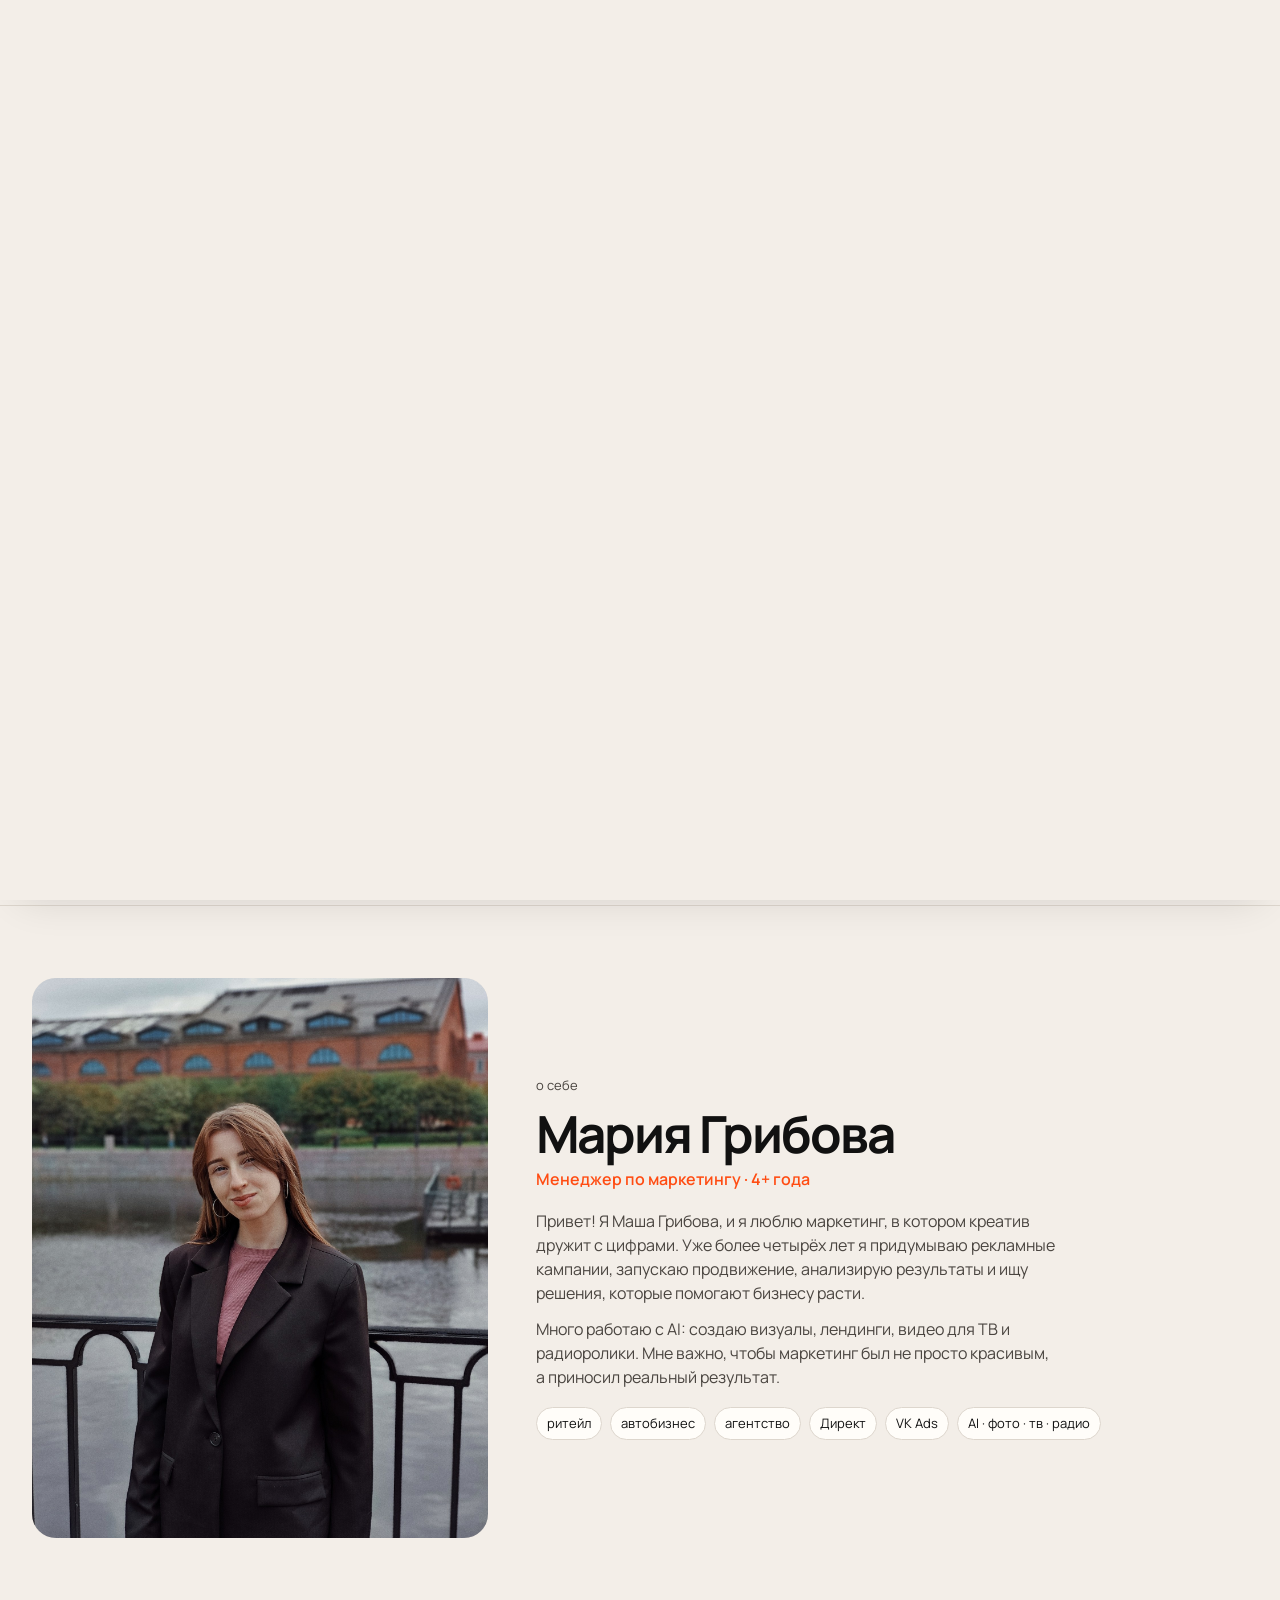
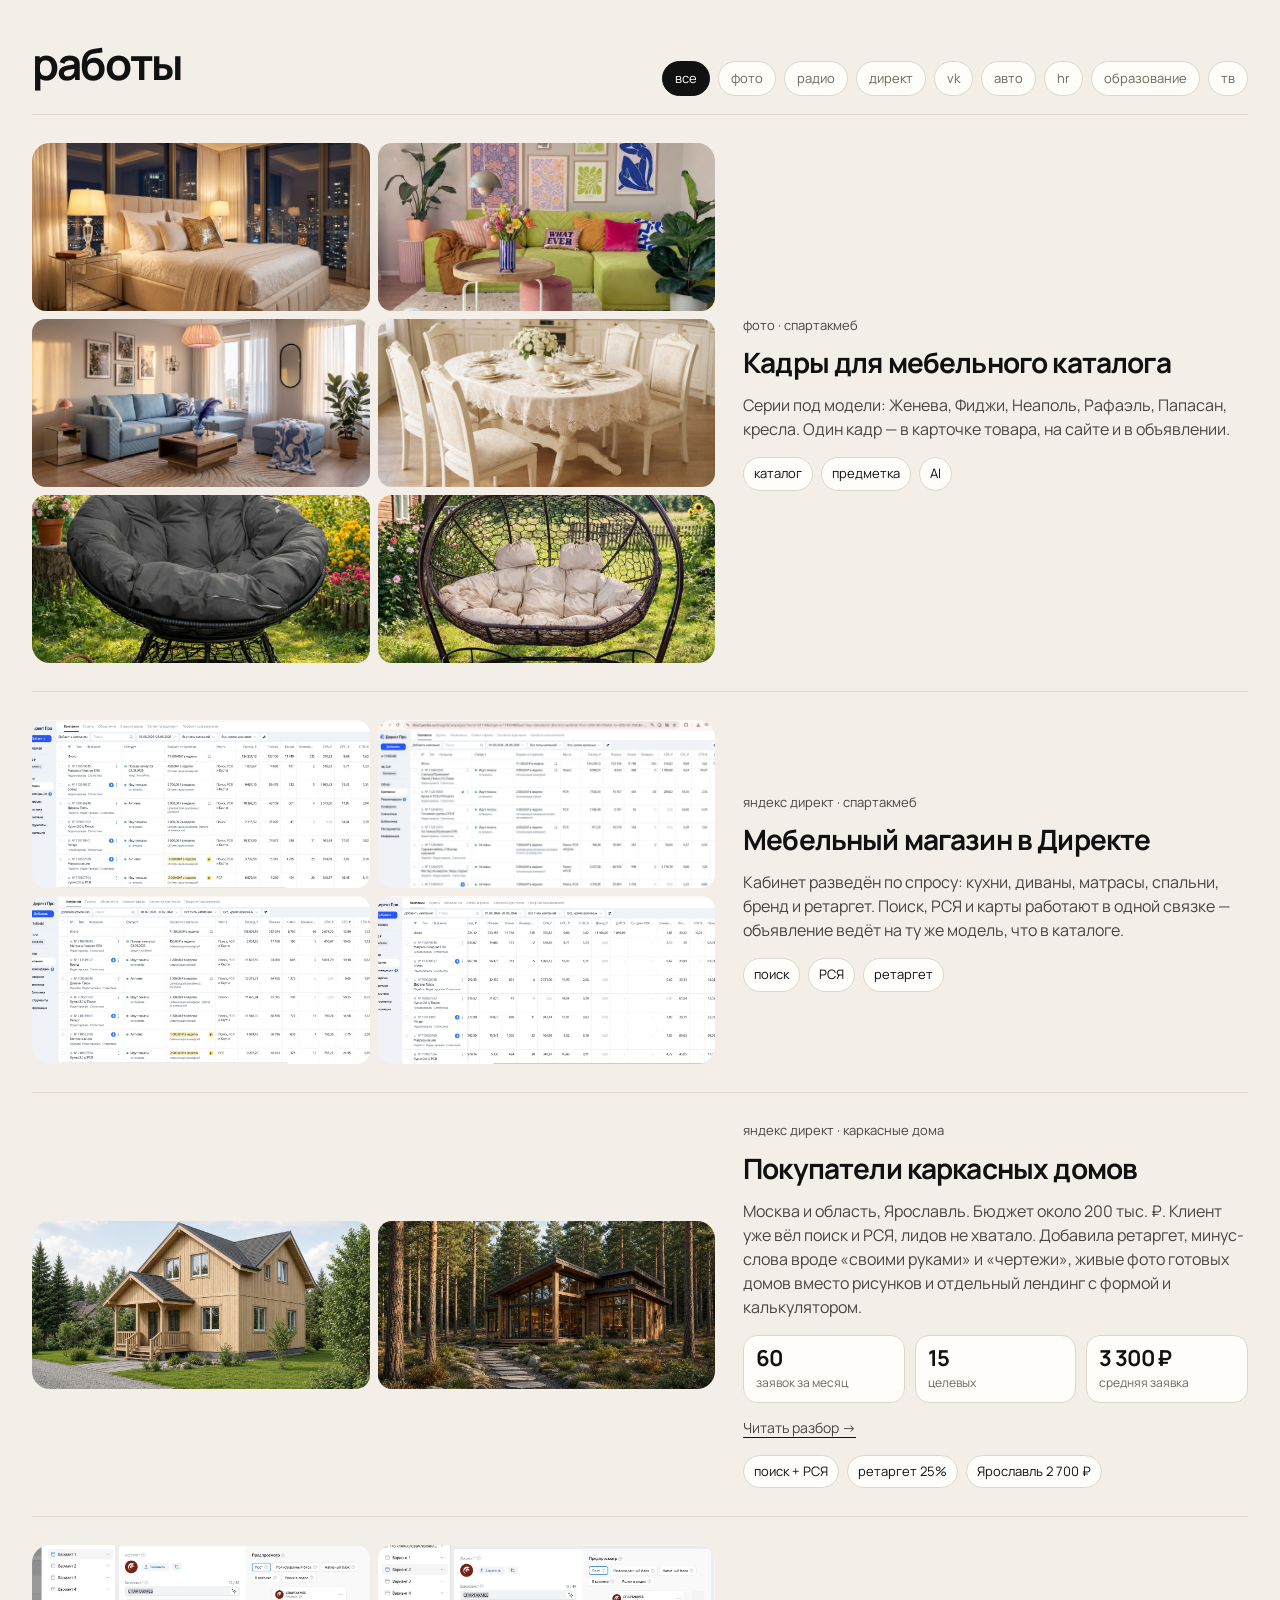
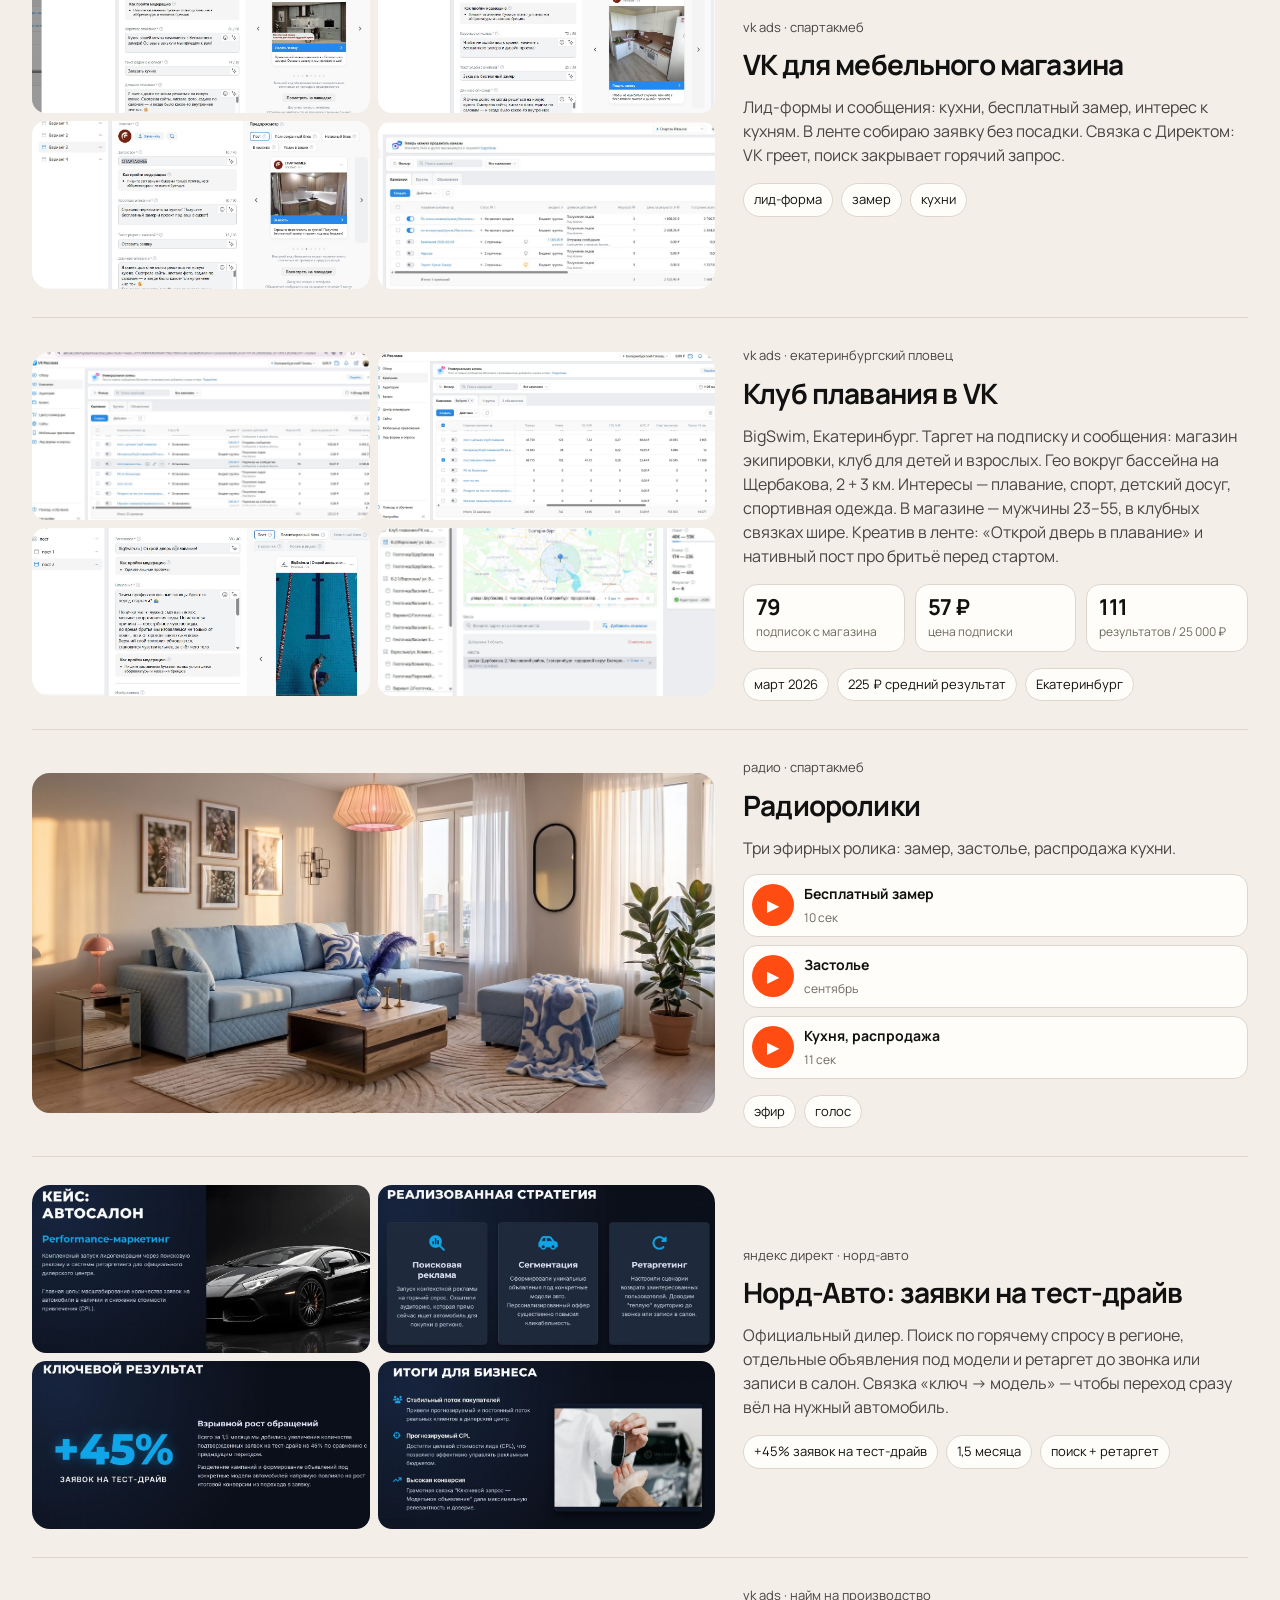
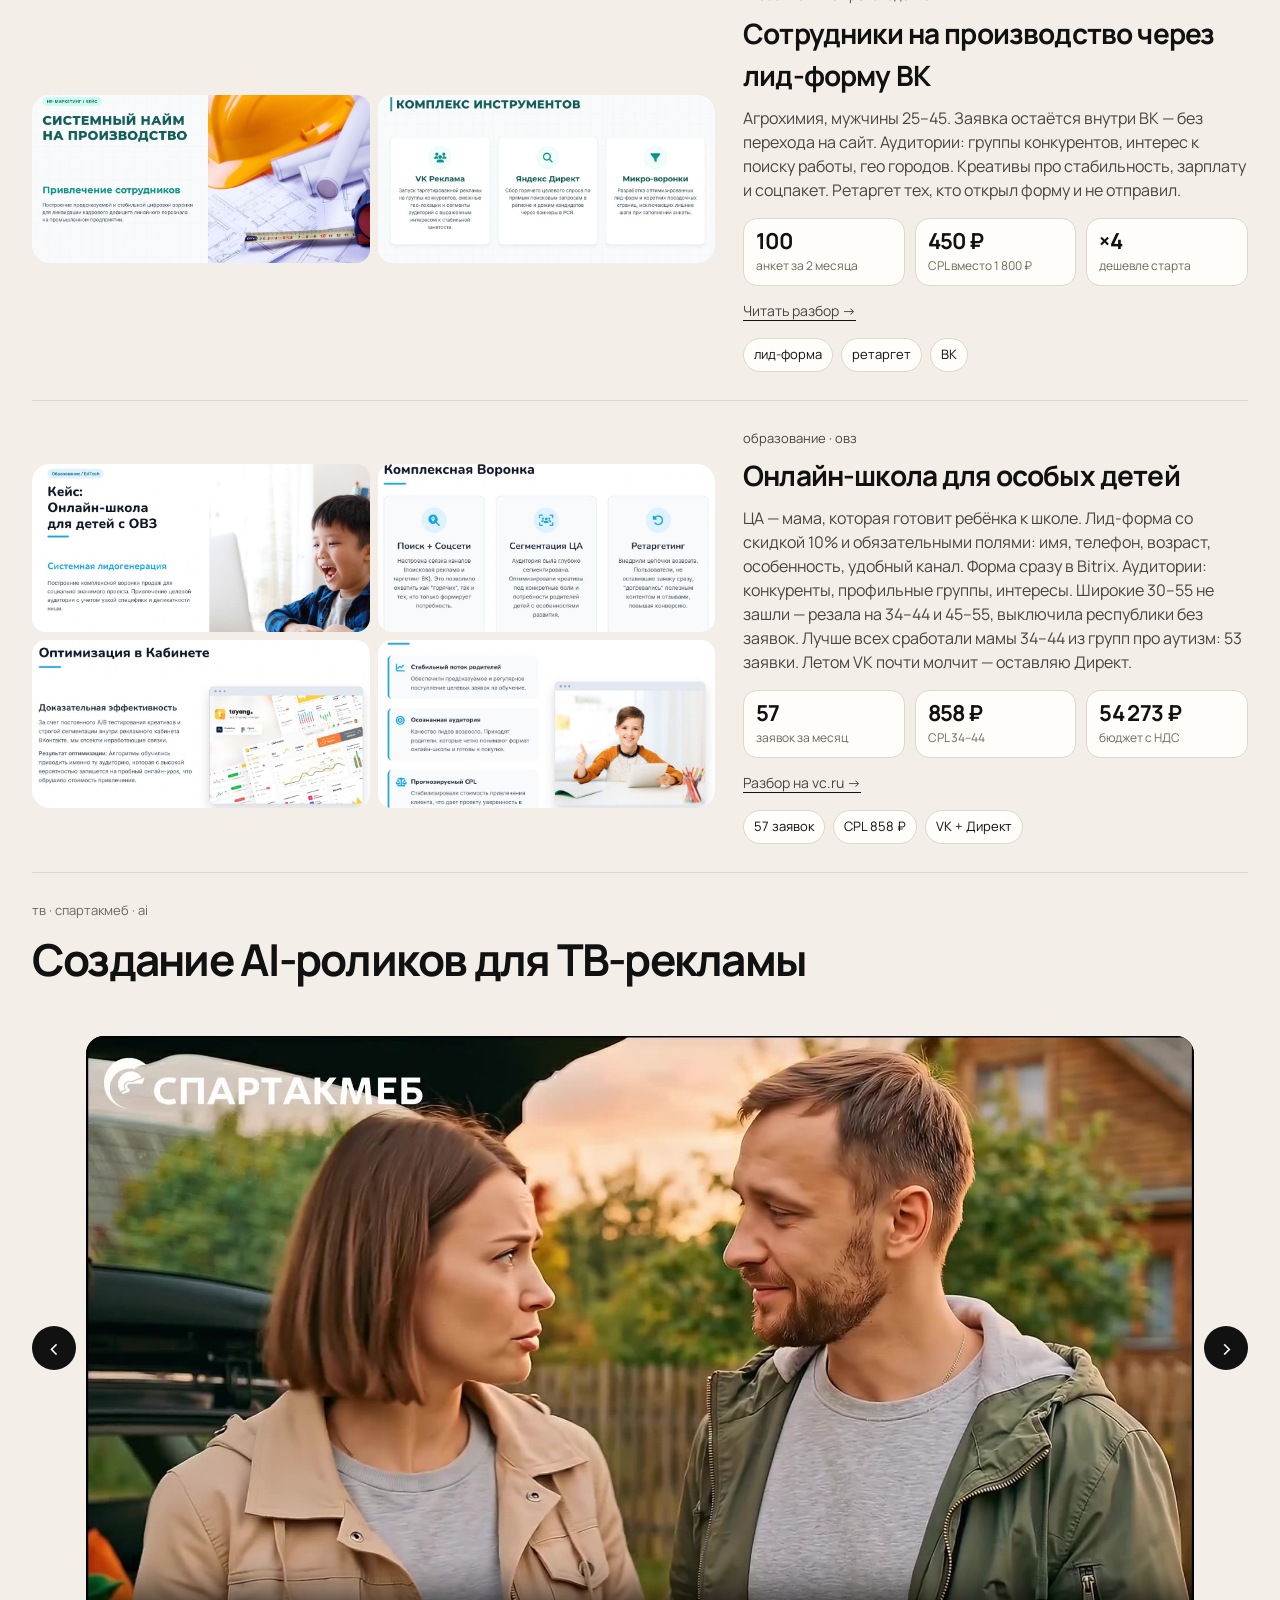
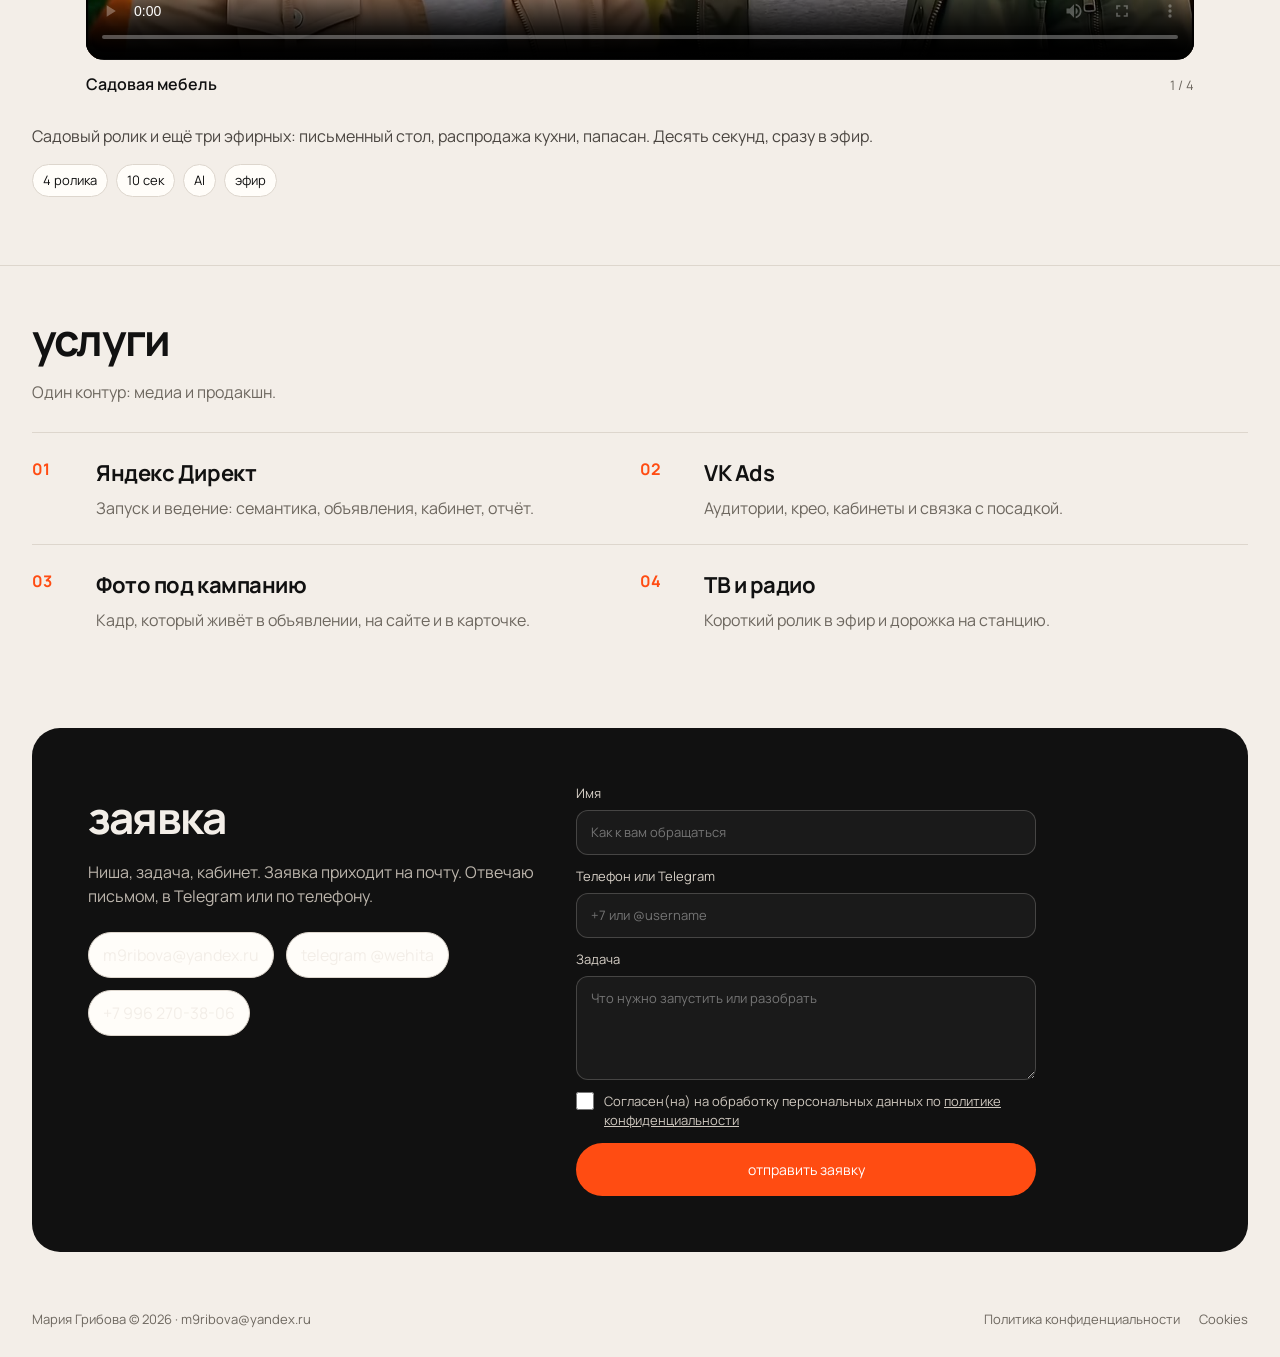
==== index.html @ f9c0c5b0 "сайт" ====
<!DOCTYPE html>
<html lang="ru">
<head>
  <meta charset="UTF-8" />
  <meta name="viewport" content="width=device-width, initial-scale=1" />
  <title>Мария Грибова — менеджер по маркетингу</title>
  <meta name="description" content="Мария Грибова, менеджер по маркетингу. 4+ года в ритейле, автобизнесе и агентстве. Директ, VK, фото, ТВ и радио." />
  <link rel="preconnect" href="https://fonts.googleapis.com" />
  <link rel="preconnect" href="https://fonts.gstatic.com" crossorigin />
  <link href="https://fonts.googleapis.com/css2?family=Manrope:wght@400;500;600;700&display=swap" rel="stylesheet" />
  <link rel="stylesheet" href="css/style.css" />
</head>
<body>
  <div class="loader" id="loader">
    <div class="scene" id="pre-scene">
      <div class="yarn" id="yarn">
        <i class="thread"></i>
        <i class="ball"></i>
      </div>
      <div class="cat cat-black" style="--d:.15s">
        <svg viewBox="0 0 140 90" aria-hidden="true">
          <ellipse class="sh" cx="70" cy="82" rx="34" ry="5"/>
          <g class="body">
            <path class="tail" d="M28 48c-18 4-26-10-18-22"/>
            <ellipse class="torso" cx="68" cy="52" rx="34" ry="18"/>
            <g class="head">
              <path class="ear l" d="M48 28l-8-16 16 8z"/>
              <path class="ear r" d="M78 26l10-16 2 18z"/>
              <ellipse cx="66" cy="30" rx="16" ry="13"/>
              <circle class="eye" cx="61" cy="29" r="1.6"/>
              <circle class="eye" cx="72" cy="29" r="1.6"/>
            </g>
            <g class="leg fl"><path d="M86 58c8 2 16 16 10 22"/></g>
            <g class="leg fr"><path d="M78 60c6 4 10 18 2 22"/></g>
            <g class="leg bl"><path d="M48 60c-4 8-2 20-10 20"/></g>
            <g class="leg br"><path d="M56 62c-2 10 4 18-4 20"/></g>
          </g>
        </svg>
      </div>
      <div class="cat cat-cream" style="--d:.28s">
        <svg viewBox="0 0 140 90" aria-hidden="true">
          <ellipse class="sh" cx="70" cy="82" rx="34" ry="5"/>
          <g class="body">
            <path class="tail" d="M28 48c-18 4-26-10-18-22"/>
            <ellipse class="torso" cx="68" cy="52" rx="34" ry="18"/>
            <g class="head">
              <path class="ear l" d="M48 28l-8-16 16 8z"/>
              <path class="ear r" d="M78 26l10-16 2 18z"/>
              <ellipse cx="66" cy="30" rx="16" ry="13"/>
              <circle class="eye" cx="61" cy="29" r="1.6"/>
              <circle class="eye" cx="72" cy="29" r="1.6"/>
            </g>
            <g class="leg fl"><path d="M86 58c8 2 16 16 10 22"/></g>
            <g class="leg fr"><path d="M78 60c6 4 10 18 2 22"/></g>
            <g class="leg bl"><path d="M48 60c-4 8-2 20-10 20"/></g>
            <g class="leg br"><path d="M56 62c-2 10 4 18-4 20"/></g>
          </g>
        </svg>
      </div>
      <div class="cat cat-ginger" style="--d:.42s">
        <svg viewBox="0 0 140 90" aria-hidden="true">
          <ellipse class="sh" cx="70" cy="82" rx="34" ry="5"/>
          <g class="body">
            <path class="tail" d="M28 48c-18 4-26-10-18-22"/>
            <ellipse class="torso" cx="68" cy="52" rx="34" ry="18"/>
            <g class="head">
              <path class="ear l" d="M48 28l-8-16 16 8z"/>
              <path class="ear r" d="M78 26l10-16 2 18z"/>
              <ellipse cx="66" cy="30" rx="16" ry="13"/>
              <circle class="eye" cx="61" cy="29" r="1.6"/>
              <circle class="eye" cx="72" cy="29" r="1.6"/>
            </g>
            <g class="leg fl"><path d="M86 58c8 2 16 16 10 22"/></g>
            <g class="leg fr"><path d="M78 60c6 4 10 18 2 22"/></g>
            <g class="leg bl"><path d="M48 60c-4 8-2 20-10 20"/></g>
            <g class="leg br"><path d="M56 62c-2 10 4 18-4 20"/></g>
          </g>
        </svg>
      </div>
    </div>
  </div>

  <header class="top">
    <a class="logo" href="#top">Мария<span>.</span></a>
    <button class="menu" type="button" aria-label="Меню" aria-expanded="false">меню</button>
    <nav>
      <a href="#work">работы</a>
      <a href="#about">о себе</a>
      <a href="#services">услуги</a>
      <a href="#contact">контакты</a>
    </nav>
  </header>

  <section class="hero" id="top">
    <div class="hero-top">
      <div class="hero-copy">
        <h1><span class="w1">Маркетинг</span> <i class="dot" id="title-dot"></i> <span class="w2">медиа</span><br><span class="w3">и продакшн</span></h1>
        <p class="lead">Стратегия, performance-маркетинг<br>и AI-продакшн — от идеи до запуска.</p>
        <a class="hero-btn" href="#work">смотреть кейсы <span>↗</span></a>
      </div>
      <aside class="stats">
        <div><b>4+</b><span>лет<br>в маркетинге</span></div>
        <div><b>3</b><span>ниши</span></div>
        <div><b>5</b><span>форматов</span></div>
      </aside>
    </div>
    <div class="hero-art" aria-hidden="true">
      <img class="rib r1" src="img/hero-ribbons.jpg" alt="" />
      
    </div>
  </section>

  <section class="about" id="about">
    <figure class="about-photo">
      <img src="img/maria.jpg" alt="Мария Грибова" />
    </figure>
    <div class="about-copy">
      <p class="who">о себе</p>
      <h2>Мария Грибова</h2>
      <p class="role">Менеджер по маркетингу · 4+ года</p>
      <p>Привет! Я Маша Грибова, и я люблю маркетинг, в котором креатив дружит с цифрами. Уже более четырёх лет я придумываю рекламные кампании, запускаю продвижение, анализирую результаты и ищу решения, которые помогают бизнесу расти.</p>
      <p>Много работаю с AI: создаю визуалы, лендинги, видео для ТВ и радиоролики. Мне важно, чтобы маркетинг был не просто красивым, а приносил реальный результат.</p>
      <div class="pills">
        <span>ритейл</span>
        <span>автобизнес</span>
        <span>агентство</span>
        <span>Директ</span>
        <span>VK Ads</span>
        <span>AI · фото · тв · радио</span>
      </div>
    </div>
  </section>

  <section id="work">
    <div class="sec-head">
      <h2>работы</h2>
      <div class="filters">
        <button class="on" data-filter="all">все</button>
        <button data-filter="photo">фото</button>
        <button data-filter="radio">радио</button>
        <button data-filter="direct">директ</button>
        <button data-filter="vk">vk</button>
        <button data-filter="auto">авто</button>
        <button data-filter="hr">hr</button>
        <button data-filter="edu">образование</button>
        <button data-filter="tv">тв</button>
      </div>
    </div>

    <article class="case" data-type="photo">
      <div class="case-media shots">
        <img src="img/work/foto-zheneva.jpg" alt="Женева" />
        <img src="img/work/foto-fidji.jpg" alt="Фиджи" />
        <img src="img/work/foto-neapol.jpg" alt="Неаполь" />
        <img src="img/work/foto-rafael.jpg" alt="Стол Рафаэль" />
        <img src="img/work/foto-papasan.jpg" alt="Папасан" />
        <img src="img/work/foto-kreslo-apelsin.jpg" alt="Кресло" />
      </div>
      <div class="case-body">
        <p class="who">фото · спартакмеб</p>
        <h3>Кадры для мебельного каталога</h3>
        <p>Серии под модели: Женева, Фиджи, Неаполь, Рафаэль, Папасан, кресла. Один кадр — в карточке товара, на сайте и в объявлении.</p>
        <div class="tags"><span>каталог</span><span>предметка</span><span>AI</span></div>
      </div>
    </article>

    <article class="case" data-type="direct">
      <div class="case-media shots">
        <img src="img/work/direct-mebel-1.jpg" alt="Директ мебель 1" />
        <img src="img/work/direct-mebel-2.jpg" alt="Директ мебель 2" />
        <img src="img/work/direct-mebel-3.jpg" alt="Директ мебель 3" />
        <img src="img/work/direct-mebel-5.jpg" alt="Директ мебель 4" />
      </div>
      <div class="case-body">
        <p class="who">яндекс директ · спартакмеб</p>
        <h3>Мебельный магазин в Директе</h3>
        <p>Кабинет разведён по спросу: кухни, диваны, матрасы, спальни, бренд и ретаргет. Поиск, РСЯ и карты работают в одной связке — объявление ведёт на ту же модель, что в каталоге.</p>
        <div class="tags"><span>поиск</span><span>РСЯ</span><span>ретаргет</span></div>
      </div>
    </article>

    <article class="case" data-type="direct">
      <div class="case-media shots">
        <img src="img/work/house-frame-2.jpg" alt="Каркасный дом" />
        <img src="img/work/house-frame-1.jpg" alt="Каркасный дом в лесу" />
      </div>
      <div class="case-body">
        <p class="who">яндекс директ · каркасные дома</p>
        <h3>Покупатели каркасных домов</h3>
        <p>Москва и область, Ярославль. Бюджет около 200 тыс. ₽. Клиент уже вёл поиск и РСЯ, лидов не хватало. Добавила ретаргет, минус-слова вроде «своими руками» и «чертежи», живые фото готовых домов вместо рисунков и отдельный лендинг с формой и калькулятором.</p>
        <div class="metrics">
          <div><b>60</b><span>заявок за месяц</span></div>
          <div><b>15</b><span>целевых</span></div>
          <div><b>3 300 ₽</b><span>средняя заявка</span></div>
        </div>
        <p class="more"><a href="https://teletype.media/@wehita/SjuGm0M4POg" target="_blank" rel="noopener">Читать разбор →</a></p>
        <div class="tags"><span>поиск + РСЯ</span><span>ретаргет 25%</span><span>Ярославль 2 700 ₽</span></div>
      </div>
    </article>

    <article class="case" data-type="vk">
      <div class="case-media shots">
        <img src="img/work/vk-mebel-2.jpg" alt="VK объявление" />
        <img src="img/work/vk-mebel-3.jpg" alt="VK кабинет" />
        <img src="img/work/vk-mebel-4.jpg" alt="VK превью" />
        <img src="img/work/vk-mebel-1.jpg" alt="VK статистика" />
      </div>
      <div class="case-body">
        <p class="who">vk ads · спартакмеб</p>
        <h3>VK для мебельного магазина</h3>
        <p>Лид-формы и сообщения: кухни, бесплатный замер, интерес к кухням. В ленте собираю заявку без посадки. Связка с Директом: VK греет, поиск закрывает горячий запрос.</p>
        <div class="tags"><span>лид-форма</span><span>замер</span><span>кухни</span></div>
      </div>
    </article>

    <article class="case" data-type="vk">
      <div class="case-media shots">
        <img src="img/work/vk-swim-2.jpg" alt="VK клуб плавания: результаты марта" />
        <img src="img/work/vk-swim-1.jpg" alt="VK клуб плавания: охваты и клики" />
        <img src="img/work/vk-swim-3.jpg" alt="Объявление BigSwim" />
        <img src="img/work/vk-swim-5.jpg" alt="Гео вокруг бассейна" />
      </div>
      <div class="case-body">
        <p class="who">vk ads · екатеринбургский пловец</p>
        <h3>Клуб плавания в VK</h3>
        <p>BigSwim, Екатеринбург. Таргет на подписку и сообщения: магазин экипировки, клуб для детей и взрослых. Гео вокруг бассейна на Щербакова, 2 + 3 км. Интересы — плавание, спорт, детский досуг, спортивная одежда. В магазине — мужчины 23–55, в клубных связках шире. Креатив в ленте: «Открой дверь в плавание» и нативный пост про бритьё перед стартом.</p>
        <div class="metrics">
          <div><b>79</b><span>подписок с магазина</span></div>
          <div><b>57 ₽</b><span>цена подписки</span></div>
          <div><b>111</b><span>результатов / 25 000 ₽</span></div>
        </div>
        <div class="tags"><span>март 2026</span><span>225 ₽ средний результат</span><span>Екатеринбург</span></div>
      </div>
    </article>

    <article class="case" data-type="radio">
      <div class="case-media"><img src="img/work/foto-neapol.jpg" alt="Радио" /></div>
      <div class="case-body">
        <p class="who">радио · спартакмеб</p>
        <h3>Радиоролики</h3>
        <p>Три эфирных ролика: замер, застолье, распродажа кухни.</p>
        <div class="radio-row">
          <div class="radio">
            <button data-audio="a1">▶</button>
            <div><strong>Бесплатный замер</strong><span>10 сек</span></div>
            <audio id="a1" src="audio/radio-zamer.mp3" preload="none"></audio>
          </div>
          <div class="radio">
            <button data-audio="a2">▶</button>
            <div><strong>Застолье</strong><span>сентябрь</span></div>
            <audio id="a2" src="audio/radio-zastolye.mp3" preload="none"></audio>
          </div>
          <div class="radio">
            <button data-audio="a3">▶</button>
            <div><strong>Кухня, распродажа</strong><span>11 сек</span></div>
            <audio id="a3" src="audio/radio-kuhnya.mp3" preload="none"></audio>
          </div>
        </div>
        <div class="tags"><span>эфир</span><span>голос</span></div>
      </div>
    </article>

    <article class="case" data-type="auto">
      <div class="case-media shots">
        <img src="img/work/direct-auto-1.jpg" alt="Автосалон обложка" />
        <img src="img/work/direct-auto-2.jpg" alt="Автосалон 2" />
        <img src="img/work/direct-auto-3.jpg" alt="Автосалон 3" />
        <img src="img/work/direct-auto-4.jpg" alt="Автосалон 4" />
      </div>
      <div class="case-body">
        <p class="who">яндекс директ · норд-авто</p>
        <h3>Норд-Авто: заявки на тест-драйв</h3>
        <p>Официальный дилер. Поиск по горячему спросу в регионе, отдельные объявления под модели и ретаргет до звонка или записи в салон. Связка «ключ → модель» — чтобы переход сразу вёл на нужный автомобиль.</p>
        <div class="tags"><span>+45% заявок на тест-драйв</span><span>1,5 месяца</span><span>поиск + ретаргет</span></div>
      </div>
    </article>

    <article class="case" data-type="hr">
      <div class="case-media shots">
        <img src="img/work/direct-hr-1.jpg" alt="Найм ВК слайд" />
        <img src="img/work/direct-hr-2.jpg" alt="Найм ВК слайд 2" />
      </div>
      <div class="case-body">
        <p class="who">vk ads · найм на производство</p>
        <h3>Сотрудники на производство через лид-форму ВК</h3>
        <p>Агрохимия, мужчины 25–45. Заявка остаётся внутри ВК — без перехода на сайт. Аудитории: группы конкурентов, интерес к поиску работы, гео городов. Креативы про стабильность, зарплату и соцпакет. Ретаргет тех, кто открыл форму и не отправил.</p>
        <div class="metrics">
          <div><b>100</b><span>анкет за 2 месяца</span></div>
          <div><b>450 ₽</b><span>CPL вместо 1 800 ₽</span></div>
          <div><b>×4</b><span>дешевле старта</span></div>
        </div>
        <p class="more"><a href="https://teletype.media/@wehita/szjAiJ_iT_b" target="_blank" rel="noopener">Читать разбор →</a></p>
        <div class="tags"><span>лид-форма</span><span>ретаргет</span><span>ВК</span></div>
      </div>
    </article>

    <article class="case" data-type="edu">
      <div class="case-media shots">
        <img src="img/work/direct-edu-1.jpg" alt="Онлайн-школа обложка" />
        <img src="img/work/direct-edu-2.jpg" alt="Онлайн-школа 2" />
        <img src="img/work/direct-edu-3.jpg" alt="Онлайн-школа 3" />
        <img src="img/work/direct-edu-5.jpg" alt="Онлайн-школа 4" />
      </div>
      <div class="case-body">
        <p class="who">образование · овз</p>
        <h3>Онлайн-школа для особых детей</h3>
        <p>ЦА — мама, которая готовит ребёнка к школе. Лид-форма со скидкой 10% и обязательными полями: имя, телефон, возраст, особенность, удобный канал. Форма сразу в Bitrix. Аудитории: конкуренты, профильные группы, интересы. Широкие 30–55 не зашли — резала на 34–44 и 45–55, выключила республики без заявок. Лучше всех сработали мамы 34–44 из групп про аутизм: 53 заявки. Летом VK почти молчит — оставляю Директ.</p>
        <div class="metrics">
          <div><b>57</b><span>заявок за месяц</span></div>
          <div><b>858 ₽</b><span>CPL 34–44</span></div>
          <div><b>54 273 ₽</b><span>бюджет с НДС</span></div>
        </div>
        <p class="more"><a href="https://vc.ru/marketing/2148652-kak-onlajn-shkola-dlya-osobykh-detej-privlekla-57-zayavok-za-mesyac" target="_blank" rel="noopener">Разбор на vc.ru →</a></p>
        <div class="tags"><span>57 заявок</span><span>CPL 858 ₽</span><span>VK + Директ</span></div>
      </div>
    </article>

    <article class="case tv-case" data-type="tv">
      <div class="tv-intro">
        <p class="who">тв · спартакмеб · ai</p>
        <h3>Создание AI-роликов для ТВ-рекламы</h3>
      </div>
      <div class="slider" data-carousel>
        <div class="slider-stage">
          <button class="carousel-prev" type="button" aria-label="Предыдущий ролик">‹</button>
          <div class="slider-frame">
            <figure class="slide is-on">
              <video controls preload="metadata" playsinline poster="img/work/tv-poster-dacha.jpg" src="video/tv-dacha.mp4"></video>
            </figure>
            <figure class="slide">
              <video controls preload="none" playsinline poster="img/work/tv-poster-stol.jpg" src="video/tv-stol.mp4"></video>
            </figure>
            <figure class="slide">
              <video controls preload="none" playsinline poster="img/work/tv-poster-kuhnya.jpg" src="video/tv-kuhnya.mp4"></video>
            </figure>
            <figure class="slide">
              <video controls preload="none" playsinline poster="img/work/tv-poster-pogoda.jpg" src="video/tv-pogoda.mp4"></video>
            </figure>
          </div>
          <button class="carousel-next" type="button" aria-label="Следующий ролик">›</button>
        </div>
        <div class="slider-bar">
          <p class="slider-title" data-slider-title>Садовая мебель</p>
          <p class="slider-count" data-slider-count>1 / 4</p>
        </div>
      </div>
      <div class="case-body">
        <p>Садовый ролик и ещё три эфирных: письменный стол, распродажа кухни, папасан. Десять секунд, сразу в эфир.</p>
        <div class="tags"><span>4 ролика</span><span>10 сек</span><span>AI</span><span>эфир</span></div>
      </div>
    </article>
  </section>

  <section class="services" id="services">
    <h2>услуги</h2>
    <p class="sub">Один контур: медиа и продакшн.</p>
    <ol>
      <li>
        <span>01</span>
        <div>
          <h3>Яндекс Директ</h3>
          <p>Запуск и ведение: семантика, объявления, кабинет, отчёт.</p>
        </div>
      </li>
      <li>
        <span>02</span>
        <div>
          <h3>VK Ads</h3>
          <p>Аудитории, крео, кабинеты и связка с посадкой.</p>
        </div>
      </li>
      <li>
        <span>03</span>
        <div>
          <h3>Фото под кампанию</h3>
          <p>Кадр, который живёт в объявлении, на сайте и в карточке.</p>
        </div>
      </li>
      <li>
        <span>04</span>
        <div>
          <h3>ТВ и радио</h3>
          <p>Короткий ролик в эфир и дорожка на станцию.</p>
        </div>
      </li>
    </ol>
  </section>

  <section class="contact" id="contact">
    <div class="contact-grid">
      <div>
        <h2>заявка</h2>
        <p>Ниша, задача, кабинет. Заявка приходит на почту. Отвечаю письмом, в Telegram или по телефону.</p>
        <div class="row">
          <a class="ghost" href="mailto:m9ribova@yandex.ru">m9ribova@yandex.ru</a>
          <a class="ghost" href="https://t.me/wehita" target="_blank" rel="noopener">telegram @wehita</a>
          <a class="ghost" href="tel:+79962703806">+7 996 270-38-06</a>
        </div>
      </div>
      <form class="lead" id="lead-form" novalidate>
        <label>Имя<input type="text" name="name" required placeholder="Как к вам обращаться" /></label>
        <label>Телефон или Telegram<input type="text" name="contact" required placeholder="+7 или @username" /></label>
        <label>Задача<textarea name="task" rows="4" required placeholder="Что нужно запустить или разобрать"></textarea></label>
        <label class="check">
          <input type="checkbox" name="agree" required />
          <span>Согласен(на) на обработку персональных данных по <a href="politika.html">политике конфиденциальности</a></span>
        </label>
        <button class="cta" type="submit">отправить заявку</button>
        <p class="form-note" id="form-note" hidden></p>
      </form>
    </div>
  </section>

  <footer>
    <span>Мария Грибова © 2026 · <a href="mailto:m9ribova@yandex.ru">m9ribova@yandex.ru</a></span>
    <span class="legal">
      <a href="politika.html">Политика конфиденциальности</a>
      <a href="cookies.html">Cookies</a>
    </span>
  </footer>

  <div class="cookie" id="cookie" hidden>
    <p>Сайт использует cookies и похожие технологии, чтобы запомнить согласие и корректно открывать страницу. Подробнее — в <a href="cookies.html">политике cookies</a> и <a href="politika.html">политике конфиденциальности</a>.</p>
    <div>
      <button type="button" id="cookie-off">только необходимые</button>
      <button type="button" class="cta" id="cookie-on">принять</button>
    </div>
  </div>
  <div class="lightbox" id="lightbox" hidden>
    <button class="lb-close" type="button" aria-label="Закрыть">×</button>
    <button class="lb-prev" type="button" aria-label="Назад">‹</button>
    <figure>
      <img alt="" />
      <p></p>
    </figure>
    <button class="lb-next" type="button" aria-label="Вперёд">›</button>
  </div>
  <script src="js/main.js"></script>
</body>
</html>
---- css/style.css ----
:root {
  --paper: #f3eee8;
  --ink: #111111;
  --mute: #6d675f;
  --line: #ddd6cd;
  --orange: #ff4c12;
  --white: #fffdf9;
}

* { box-sizing: border-box; margin: 0; padding: 0; }
html { scroll-behavior: smooth; }
body {
  background: var(--paper);
  color: var(--ink);
  font-family: "Manrope", sans-serif;
  font-size: 16px;
  line-height: 1.5;
}
img, video { display: block; width: 100%; }
a { color: inherit; text-decoration: none; }
button { font: inherit; color: inherit; background: 0; border: 0; cursor: pointer; }

.top {
  display: flex;
  align-items: center;
  justify-content: space-between;
  padding: 22px 32px;
  position: sticky;
  top: 0;
  z-index: 20;
  background: rgba(243,238,232,.92);
  backdrop-filter: blur(16px);
}
.logo {
  font-weight: 700;
  font-size: 22px;
  letter-spacing: -.03em;
}
.logo span { color: var(--orange); }
.top nav { display: flex; gap: 22px; font-size: 14px; }
.top nav a { color: #3a3a3a; }
.menu {
  display: none;
  border: 1px solid var(--line);
  border-radius: 999px;
  padding: 8px 14px;
  font-size: 13px;
  background: var(--white);
}

.hero {
  position: relative;
  padding: 28px 56px 0;
  min-height: calc(100svh - 72px);
  overflow: hidden;
  display: flex;
  flex-direction: column;
}
.hero-top {
  position: relative;
  z-index: 2;
  display: grid;
  grid-template-columns: 1fr auto;
  gap: 24px;
  align-items: start;
}
.hero h1 {
  font-size: clamp(42px, 6.6vw, 88px);
  font-weight: 700;
  letter-spacing: -.05em;
  line-height: .94;
  max-width: 13ch;
}
.hero h1 .dot {
  display: inline-block;
  width: .58em; height: .58em;
  border-radius: 50%;
  background: var(--orange);
  vertical-align: .08em;
  margin: 0 .1em;
}
.hero .lead {
  margin-top: 22px;
  max-width: 28ch;
  color: #5c564e;
  font-size: clamp(16px, 1.5vw, 20px);
  line-height: 1.45;
}
.hero-btn {
  display: inline-flex;
  align-items: center;
  gap: 8px;
  margin-top: 28px;
  padding: 12px 20px;
  border: 1px solid #d7d0c6;
  border-radius: 999px;
  font-size: 14px;
  color: #2a2a2a;
  background: rgba(255,253,249,.55);
  backdrop-filter: blur(8px);
}
.hero-btn:hover { border-color: var(--ink); }
.stats {
  display: grid;
  gap: 28px;
  padding-top: 8px;
  text-align: right;
}
.stats div { display: grid; justify-items: end; gap: 2px; }
.stats b { font-size: 34px; letter-spacing: -.04em; line-height: 1; }
.stats span { color: var(--mute); font-size: 13px; line-height: 1.3; }

.hero-art {
  position: absolute;
  inset: 0;
  z-index: 1;
  pointer-events: none;
}
.hero-art .rib {
  position: absolute;
  inset: 0;
  width: 100%;
  height: 100%;
  object-fit: cover;
  object-position: 58% 62%;
}
.hero-art .r1 { animation: rib-breathe 7s ease-in-out infinite; }
.hero-art .orb {
  position: absolute;
  width: min(8.2vw, 86px);
  height: min(8.2vw, 86px);
  border-radius: 50%;
  background: radial-gradient(circle at 32% 28%, #ffc4a4, #ff4c12 54%, #c4370c);
  box-shadow: 8px 16px 28px rgba(196, 55, 12, .22);
  z-index: 2;
  animation: orb-roll 7s ease-in-out infinite;
}
@keyframes rib-breathe {
  0%, 28% { transform: translate3d(0, 0, 0) scale(1.04); }
  40%, 72% { transform: translate3d(-1.2%, -0.6%, 0) scale(1.06); }
  100% { transform: translate3d(0, 0, 0) scale(1.04); }
}
@keyframes orb-roll {
  0%, 28% { right: 12%; top: 32%; }
  42%, 71% { right: 40%; top: 26%; }
  100% { right: 12%; top: 32%; }
}
.float {
  position: relative;
  flex: 1;
  min-height: 280px;
  margin: 20px 8% 10px;
}
.float figure {
  position: absolute;
  background: var(--white);
  padding: 6px;
  border-radius: 14px;
  box-shadow: 0 10px 30px rgba(17,17,17,.08);
  will-change: transform;
  transition: transform .25s ease-out;
  animation: drift 7s ease-in-out infinite;
}
.f1 { animation-duration: 8s; }
.f2 { animation-duration: 6.4s; animation-delay: -.8s; }
.f3 { animation-duration: 7.6s; animation-delay: -1.6s; }
.f4 { animation-duration: 9s; animation-delay: -2.2s; }
@keyframes drift {
  0%, 100% { translate: 0 0; }
  50% { translate: 0 -14px; }
}
.hero h1, .stats, .hero-foot {
  animation: rise .9s ease both;
}
.stats { animation-delay: .15s; }
.hero-foot { animation-delay: .28s; }
@keyframes rise {
  from { opacity: 0; transform: translateY(18px); }
  to { opacity: 1; transform: none; }
}
.reveal {
  opacity: 0;
  transition: opacity .75s ease, transform .75s ease;
}
.reveal.from-down { transform: translateY(36px); }
.reveal.from-up { transform: translateY(-36px); }
.reveal.in {
  opacity: 1;
  transform: none;
}
body.is-loading { overflow: hidden; }
body.is-loading .top { opacity: 0; pointer-events: none; }
.case {
  transition: transform .35s ease, opacity .35s ease;
}
.case:hover .case-media img,
.case:hover .case-media video {
  transform: scale(1.04);
}
.case-media img, .case-media video {
  transition: transform .6s ease;
}
.float img { border-radius: 10px; height: 140px; object-fit: cover; }
.float figcaption {
  font-size: 11px;
  color: var(--mute);
  padding: 6px 4px 2px;
}
.f1 { left: 8%; top: 8%; width: 180px; transform: rotate(-6deg); }
.f2 { left: 38%; top: 0; width: 150px; border-radius: 50%; padding: 8px; }
.f2 img { border-radius: 50%; height: 134px; width: 134px; }
.f3 { left: 58%; top: 28%; width: 210px; transform: rotate(4deg); }
.f4 { left: 28%; top: 48%; width: 160px; transform: rotate(-2deg); }

.hero-foot {
  display: grid;
  grid-template-columns: .8fr 1.2fr auto;
  gap: 28px;
  align-items: end;
  padding-top: 20px;
  border-top: 1px solid var(--line);
}
.contacts-col a { display: inline-block; border-bottom: 1px solid var(--ink); }
.contacts-col p { margin-top: 16px; color: var(--mute); font-size: 14px; }
.lead { color: #3f3b36; max-width: 46ch; }
.cta {
  display: inline-flex;
  align-items: center;
  justify-content: center;
  background: var(--ink);
  color: #fff;
  padding: 16px 22px;
  border-radius: 999px;
  font-size: 14px;
  white-space: nowrap;
}
.cta:hover { background: var(--orange); }

.about {
  padding: 72px 32px;
  display: grid;
  grid-template-columns: .78fr 1.22fr;
  gap: 48px;
  align-items: center;
  border-top: 1px solid var(--line);
}
.about-photo {
  margin: 0;
  border-radius: 24px;
  overflow: hidden;
  background: #e8e2da;
}
.about-photo img {
  height: 560px;
  object-fit: cover;
  object-position: 50% 18%;
}
.about-copy h2 {
  font-size: clamp(32px, 4vw, 52px);
  letter-spacing: -.04em;
  line-height: 1.05;
  margin-bottom: 6px;
}
.about-copy .role {
  color: var(--orange);
  margin-bottom: 18px;
  font-weight: 600;
}
.about-copy p { color: #4a4540; margin-bottom: 12px; max-width: 52ch; }
.pills { display: flex; flex-wrap: wrap; gap: 8px; margin-top: 18px; }
.pills span {
  border: 1px solid var(--line);
  background: var(--white);
  border-radius: 999px;
  padding: 6px 10px;
  font-size: 13px;
}

#work { padding: 20px 32px 40px; }
.sec-head {
  display: flex;
  justify-content: space-between;
  align-items: end;
  gap: 16px;
  margin-bottom: 18px;
}
.sec-head h2, .services h2, .contact h2 {
  font-size: clamp(28px, 4vw, 44px);
  letter-spacing: -.04em;
}
.filters { display: flex; gap: 8px; flex-wrap: wrap; }
.filters button {
  border: 1px solid var(--line);
  background: var(--white);
  padding: 7px 12px;
  border-radius: 999px;
  font-size: 13px;
  color: var(--mute);
}
.filters button.on { background: var(--ink); color: #fff; border-color: var(--ink); }

.case {
  display: grid;
  grid-template-columns: 1.15fr .85fr;
  gap: 28px;
  padding: 28px 0;
  border-top: 1px solid var(--line);
  align-items: center;
}
.case-media {
  background: #e8e2da;
  border-radius: 18px;
  overflow: hidden;
}
.case-media img, .case-media video { height: 340px; object-fit: cover; }
.case-media.pair, .case-media.shots {
  display: grid; grid-template-columns: 1fr 1fr; gap: 8px; background: transparent;
}
.case-media.pair img, .case-media.shots img { height: 168px; border-radius: 14px; }
.tv-grid {
  display: grid;
  grid-template-columns: 1fr 1fr;
  gap: 8px;
  background: transparent;
}
.tv-grid video {
  width: 100%;
  height: 168px;
  object-fit: cover;
  border-radius: 14px;
  background: #111;
}
.tv-list {
  display: grid;
  gap: 6px;
  margin-top: 14px;
  color: #4a4540;
  font-size: 14px;
}
.tv-list span::before { content: "▶ "; color: var(--orange); }
.who { color: var(--mute); font-size: 13px; margin-bottom: 6px; text-transform: lowercase; }
.case-body h3 { font-size: 28px; letter-spacing: -.03em; margin-bottom: 10px; }
.case-body p { color: #4a4540; }
.metrics {
  display: grid;
  grid-template-columns: repeat(3, minmax(0, 1fr));
  gap: 10px;
  margin: 16px 0 4px;
}
.metrics div {
  background: var(--white);
  border: 1px solid var(--line);
  border-radius: 14px;
  padding: 10px 12px;
}
.metrics b {
  display: block;
  font-size: 22px;
  letter-spacing: -.03em;
  line-height: 1.1;
}
.metrics span {
  display: block;
  color: var(--mute);
  font-size: 12px;
  margin-top: 4px;
}
.more { margin-top: 12px; }
.more a {
  border-bottom: 1px solid var(--ink);
  font-size: 14px;
}
.more a:hover { color: var(--orange); border-color: var(--orange); }
.tags { display: flex; flex-wrap: wrap; gap: 8px; margin-top: 16px; }
.tags span {
  background: var(--white);
  border: 1px solid var(--line);
  border-radius: 999px;
  padding: 6px 10px;
  font-size: 13px;
}

.slot-box { position: relative; }
.wait {
  position: absolute; inset: 0;
  display: grid; place-items: center;
  background: rgba(17,17,17,.4);
  color: #fff;
  text-align: center;
  letter-spacing: .08em;
  text-transform: uppercase;
  font-size: 12px;
}
.wait small { display: block; margin-top: 6px; opacity: .75; }

.radio-row { display: grid; gap: 8px; margin: 14px 0; }
.radio {
  display: grid;
  grid-template-columns: 42px 1fr;
  gap: 10px;
  align-items: center;
  background: var(--white);
  border: 1px solid var(--line);
  border-radius: 14px;
  padding: 8px;
}
.radio button {
  width: 42px; height: 42px; border-radius: 50%;
  background: var(--orange); color: #fff;
}
.radio strong { display: block; font-size: 14px; }
.radio span { color: var(--mute); font-size: 12px; }

.services { padding: 40px 32px 72px; border-top: 1px solid var(--line); }
.services .sub { color: var(--mute); margin: 8px 0 28px; }
.services ol { list-style: none; display: grid; grid-template-columns: 1fr 1fr; gap: 0; }
.services li {
  display: grid;
  grid-template-columns: 48px 1fr;
  gap: 16px;
  padding: 24px 24px 24px 0;
  border-top: 1px solid var(--line);
}
.services li span { color: var(--orange); font-weight: 700; }
.services h3 { font-size: 22px; margin-bottom: 6px; letter-spacing: -.02em; }
.services p { color: var(--mute); }

.contact {
  margin: 0 32px 40px;
  padding: 56px;
  background: var(--ink);
  color: var(--paper);
  border-radius: 28px;
}
.contact-grid {
  display: grid;
  grid-template-columns: .8fr 1.1fr;
  gap: 40px;
  align-items: start;
}
.contact p { color: #bdb6ad; margin: 10px 0 24px; }
.contact .row { display: flex; gap: 12px; flex-wrap: wrap; }
.contact .cta { background: var(--orange); border: 0; }
.ghost {
  display: inline-flex;
  align-items: center;
  border: 1px solid rgba(243,238,232,.28);
  padding: 16px 22px;
  border-radius: 999px;
}
.lead { display: grid; gap: 12px; }
.lead label { display: grid; gap: 6px; font-size: 13px; color: #d8d1c8; }
.lead input, .lead textarea {
  width: 100%;
  border: 1px solid rgba(243,238,232,.2);
  background: rgba(255,255,255,.04);
  color: var(--paper);
  border-radius: 12px;
  padding: 12px 14px;
  font: inherit;
}
.lead .check {
  grid-template-columns: 18px 1fr;
  gap: 10px;
  align-items: start;
  color: #cfc8bf;
  font-size: 13px;
}
.lead .check input { width: 18px; height: 18px; accent-color: var(--orange); }
.lead .check a { text-decoration: underline; }
.form-note { margin: 0 !important; color: #9be3a8 !important; }
.legal a { margin-left: 16px; }
.legal-page { max-width: 760px; padding: 48px 32px 80px; }
.legal-page h1 {
  font-size: clamp(32px, 5vw, 52px);
  letter-spacing: -.04em;
  line-height: 1.05;
  margin: 8px 0 16px;
}
.legal-page h2 { margin: 28px 0 10px; font-size: 22px; }
.legal-page p, .legal-page li { color: #4a4540; margin-bottom: 8px; }
.legal-page ul { padding-left: 20px; margin-bottom: 12px; }
.legal-page a { text-decoration: underline; }
.cookie {
  position: fixed;
  left: 16px; right: 16px; bottom: 16px;
  z-index: 50;
  display: flex;
  justify-content: space-between;
  gap: 16px;
  align-items: center;
  flex-wrap: wrap;
  background: var(--white);
  border: 1px solid var(--line);
  border-radius: 20px;
  padding: 16px 18px;
  box-shadow: 0 16px 40px rgba(17,17,17,.12);
}
.cookie p { max-width: 62ch; color: #4a4540; font-size: 14px; }
.cookie a { text-decoration: underline; }
.cookie div { display: flex; gap: 8px; flex-wrap: wrap; }
.cookie button {
  border: 1px solid var(--line);
  border-radius: 999px;
  padding: 10px 14px;
  background: var(--paper);
}
.cookie .cta { background: var(--ink); color: #fff; border-color: var(--ink); }

.clients {
  padding: 56px 32px 40px;
  border-top: 1px solid var(--line);
}
.clients h2 {
  font-size: clamp(28px, 4vw, 44px);
  letter-spacing: -.04em;
  margin: 4px 0 24px;
}
.client-row {
  display: grid;
  grid-template-columns: 1fr 1fr;
  gap: 16px;
}
.client-row article {
  background: var(--white);
  border: 1px solid var(--line);
  border-radius: 20px;
  padding: 22px;
}
.client-row img {
  width: 100%;
  height: 56px;
  object-fit: contain;
  object-position: left;
  margin-bottom: 16px;
}
.client-row h3 { font-size: 22px; letter-spacing: -.02em; margin-bottom: 8px; }
.client-row p { color: #4a4540; }
.brand-spartak {
  background: #111;
  border-color: #111;
  color: #f3eee8;
}
.brand-spartak p { color: #cfc8bf; }
.brand-nord img { height: 72px; }
.brand-borevich {
  background: #6e0c1c;
  border-color: #6e0c1c;
  color: #fff;
}
.brand-borevich p { color: rgba(255,255,255,.78); }

.tv-case {
  grid-template-columns: 1fr;
  align-items: start;
}
.tv-intro { margin-bottom: 16px; }
.tv-intro h3 {
  font-size: clamp(28px, 4vw, 44px);
  letter-spacing: -.04em;
}

.slider { display: grid; gap: 12px; }
.slider-stage {
  display: grid;
  grid-template-columns: 44px 1fr 44px;
  gap: 10px;
  align-items: center;
}
.slider-frame {
  background: #111;
  border-radius: 18px;
  overflow: hidden;
  aspect-ratio: 16 / 9;
  min-height: 360px;
}
.slide {
  display: none;
  margin: 0;
  height: 100%;
}
.slide.is-on { display: block; height: 100%; }
.slide video {
  width: 100%;
  height: 100%;
  min-height: 360px;
  object-fit: contain;
  background: #111;
}
.carousel-prev, .carousel-next {
  width: 44px;
  height: 44px;
  border-radius: 50%;
  background: var(--ink);
  color: #fff;
  font-size: 24px;
  line-height: 1;
}
.carousel-prev:hover, .carousel-next:hover { background: var(--orange); }
.slider-bar {
  display: flex;
  justify-content: space-between;
  align-items: baseline;
  gap: 16px;
  flex-wrap: wrap;
  padding: 0 54px;
}
.slider-kicker {
  flex: 1 1 100%;
  font-size: clamp(22px, 3vw, 34px);
  font-weight: 700;
  letter-spacing: -.04em;
  margin: 4px 0 2px;
}
.slider-title { font-weight: 600; }
.slider-count { color: var(--mute); font-size: 13px; }
.thumbs {
  display: grid;
  grid-template-columns: repeat(4, 1fr);
  gap: 8px;
  padding: 0 54px;
}
.thumbs button {
  border: 2px solid transparent;
  border-radius: 12px;
  overflow: hidden;
  background: var(--white);
  text-align: left;
}
.thumbs button.on { border-color: var(--orange); }
.thumbs img { height: 72px; object-fit: cover; }
.thumbs span {
  display: block;
  padding: 6px 8px 8px;
  font-size: 12px;
  color: var(--mute);
}

.lightbox {
  position: fixed;
  inset: 0;
  z-index: 80;
  background: rgba(17,17,17,.88);
  display: grid;
  place-items: center;
  padding: 40px;
}
.lightbox[hidden] { display: none; }
.lightbox figure { max-width: min(92vw, 1100px); margin: 0; }
.lightbox img {
  max-height: 80vh;
  width: auto;
  max-width: 100%;
  object-fit: contain;
  border-radius: 12px;
}
.lightbox p { color: #ddd6cd; text-align: center; margin-top: 10px; }
.lb-close, .lb-prev, .lb-next {
  position: absolute;
  color: #fff;
  font-size: 32px;
  width: 48px;
  height: 48px;
}
.lb-close { top: 16px; right: 18px; }
.lb-prev { left: 12px; top: 50%; transform: translateY(-50%); }
.lb-next { right: 12px; top: 50%; transform: translateY(-50%); }


.loader {
  position: fixed;
  inset: 0;
  z-index: 99999;
  background: #f3eee8;
  overflow: hidden;
}
.loader.off {
  opacity: 0;
  visibility: hidden;
  pointer-events: none;
  transition: opacity .45s ease, visibility .45s ease;
}
.scene {
  position: absolute;
  left: 0; right: 0;
  top: 52%;
  height: 180px;
  transform: translateY(-50%);
}
.yarn {
  position: absolute;
  top: 18px;
  left: -8%;
  width: 54px;
  height: 54px;
  animation: yarn-run 3.1s linear infinite;
  z-index: 4;
}
.yarn .ball {
  position: absolute;
  inset: 0;
  border-radius: 50%;
  background:
    repeating-conic-gradient(from 20deg, #ff6a3a 0 8deg, #ff4b16 8deg 16deg, #c4370c 16deg 18deg);
  box-shadow: inset -6px -8px 0 rgba(0,0,0,.12), 6px 10px 16px rgba(255,75,22,.18);
  animation: yarn-spin 0.7s linear infinite;
}
.yarn .thread {
  position: absolute;
  right: 100%;
  top: 55%;
  width: 52px;
  height: 2px;
  background: #ff4b16;
  border-radius: 2px;
  transform-origin: right center;
  animation: thread-wiggle .7s ease-in-out infinite;
}
.cat {
  position: absolute;
  top: 8px;
  width: 168px;
  height: 112px;
  animation: cat-run 3.1s linear infinite;
  animation-delay: var(--d, 0s);
}
.cat svg { width: 100%; height: 100%; overflow: visible; }
.cat path, .cat ellipse:not(.sh) { fill: var(--fur); stroke: var(--linec); stroke-width: 1.4; }
.cat .tail { fill: none; stroke: var(--fur); stroke-width: 7; stroke-linecap: round; }
.cat .leg path { fill: none; stroke: var(--fur); stroke-width: 6; stroke-linecap: round; }
.cat .eye { fill: #111; stroke: none; }
.cat .sh { fill: rgba(17,17,17,.12); stroke: none; animation: shadow-flex .42s ease-in-out infinite; }
.cat-black { --fur:#1b1b1b; --linec:#111; left: 18%; }
.cat-cream { --fur:#e8dccb; --linec:#c9bba8; left: 4%; }
.cat-ginger { --fur:#c56a3a; --linec:#9a4c28; left: -8%; }
.cat .body { transform-origin: 70px 52px; animation: torso-run .42s ease-in-out infinite; }
.cat .head { transform-origin: 66px 30px; animation: head-run .42s ease-in-out infinite; }
.cat .ear { transform-origin: 66px 26px; animation: ear-run .42s ease-in-out infinite; }
.cat .tail { transform-origin: 30px 48px; animation: tail-run .42s ease-in-out infinite; }
.cat .leg.fl { transform-origin: 86px 58px; animation: leg-front .42s ease-in-out infinite; }
.cat .leg.fr { transform-origin: 78px 60px; animation: leg-front .42s ease-in-out infinite reverse; }
.cat .leg.bl { transform-origin: 48px 60px; animation: leg-back .42s ease-in-out infinite reverse; }
.cat .leg.br { transform-origin: 56px 62px; animation: leg-back .42s ease-in-out infinite; }
.cat-black { animation-duration: 2.85s; }
.cat-cream { animation-duration: 3.1s; }
.cat-ginger { animation-duration: 3.35s; }
.cat-black .body { animation-duration: .38s; }
.cat-ginger .body, .cat-ginger .leg.fl, .cat-ginger .leg.br { animation-duration: .48s; }
.loader.exit .yarn { animation: yarn-exit .7s ease-in forwards; }
.loader.exit .cat { animation: cat-exit .55s ease-in forwards; }
.loader.exit .cat-cream { animation-delay: .06s; }
.loader.exit .cat-ginger { animation-delay: .12s; }
@keyframes yarn-run {
  0% { left: -10%; top: 22px; }
  18% { left: 18%; top: 8px; }
  36% { left: 42%; top: 26px; }
  58% { left: 68%; top: 10px; }
  78% { left: 92%; top: 20px; }
  100% { left: 112%; top: 16px; }
}
@keyframes yarn-spin { to { transform: rotate(360deg); } }
@keyframes thread-wiggle {
  0%,100% { transform: rotate(-8deg) scaleX(1); }
  50% { transform: rotate(12deg) scaleX(1.15); }
}
@keyframes cat-run {
  0% { transform: translateX(-120vw); }
  100% { transform: translateX(120vw); }
}
@keyframes torso-run {
  0%,100% { transform: translateY(0) scaleX(1) rotate(-4deg); }
  50% { transform: translateY(-7px) scaleX(1.06) rotate(3deg); }
}
@keyframes head-run {
  0%,100% { transform: translateY(0) rotate(-6deg); }
  50% { transform: translateY(-5px) rotate(4deg); }
}
@keyframes ear-run {
  0%,100% { transform: rotate(-8deg); }
  50% { transform: rotate(10deg); }
}
@keyframes tail-run {
  0%,100% { transform: rotate(16deg); }
  50% { transform: rotate(-22deg); }
}
@keyframes leg-front {
  0% { transform: rotate(28deg); }
  50% { transform: rotate(-32deg); }
  100% { transform: rotate(28deg); }
}
@keyframes leg-back {
  0% { transform: rotate(-24deg); }
  50% { transform: rotate(30deg); }
  100% { transform: rotate(-24deg); }
}
@keyframes shadow-flex {
  0%,100% { transform: scaleX(1); opacity:.18; }
  50% { transform: scaleX(.72); opacity:.1; }
}
@keyframes yarn-exit {
  to { opacity: 0; transform: scale(.2); }
}
@keyframes cat-exit {
  to { transform: translateX(140vw); opacity: 0; }
}
@keyframes yarn-spin { to { transform: rotate(360deg); } }

.hero.is-waiting .w1,
.hero.is-waiting .w2,
.hero.is-waiting .w3,
.hero.is-waiting .lead,
.hero.is-waiting .hero-btn,
.hero.is-waiting .stats,
.hero.is-waiting .hero-art,
.hero.is-waiting .dot {
  opacity: 0;
  transform: translateY(16px);
}
.hero.is-in .w1 { animation: hero-up .5s ease both; }
.hero.is-in .dot { animation: hero-up .5s ease both .08s; }
.hero.is-in .w2 { animation: hero-up .5s ease both .16s; }
.hero.is-in .w3 { animation: hero-up .5s ease both .24s; }
.hero.is-in .lead { animation: hero-up .5s ease both .38s; }
.hero.is-in .hero-btn { animation: hero-up .5s ease both .48s; }
.hero.is-in .stats { animation: hero-up .5s ease both .58s; }
.hero.is-in .hero-art { animation: hero-up .7s ease both .4s; }
@keyframes hero-up {
  from { opacity: 0; transform: translateY(16px); }
  to { opacity: 1; transform: none; }
}


footer {
  display: flex;
  justify-content: space-between;
  padding: 18px 32px 28px;
  color: var(--mute);
  font-size: 13px;
}

@media (max-width: 900px) {
  .top { padding: 14px 16px; }
  .menu { display: inline-flex; }
  .top nav {
    display: none;
    position: absolute;
    top: 100%;
    left: 16px;
    right: 16px;
    flex-direction: column;
    gap: 0;
    background: var(--white);
    border: 1px solid var(--line);
    border-radius: 16px;
    padding: 8px;
    box-shadow: 0 16px 40px rgba(17,17,17,.08);
  }
  .top nav.open { display: flex; }
  .top nav a { padding: 12px 14px; border-radius: 10px; }
  .hero-top, .hero-foot, .about, .case, .services ol, .contact-grid { grid-template-columns: 1fr; }
  .client-row { grid-template-columns: 1fr; }
  .about-photo img { height: 360px; }
  .hero {
    padding: 12px 16px 42vw;
    min-height: 100svh;
  }
  .hero h1 { font-size: clamp(34px, 12vw, 52px); max-width: 10ch; }
  .hero .lead { font-size: 16px; margin-top: 16px; }
  .hero-btn { margin-top: 18px; }
  .hero-art { inset: 0; }
  .stats {
    grid-template-columns: repeat(3, minmax(0, 1fr));
    gap: 10px;
    text-align: left;
    padding-top: 22px;
  }
  .stats div { justify-items: start; }
  .stats b { font-size: 22px; }
  .float { min-height: 220px; margin: 16px 0; }
  .case { gap: 16px; padding: 22px 0; }
  .case-body h3 { font-size: 26px; }
  .case-media img, .case-media video { height: 200px; }
  .case-media.pair img, .case-media.shots img { height: 120px; }
  .slider-stage { grid-template-columns: 36px 1fr 36px; gap: 6px; }
  .slider-frame { min-height: 0; aspect-ratio: 16 / 9; }
  .slide video { min-height: 0; height: 100%; }
  .slider-bar, .thumbs { padding: 0; }
  .slider-kicker { font-size: 22px; }
  .carousel-prev, .carousel-next { width: 36px; height: 36px; font-size: 20px; }
  .metrics { grid-template-columns: 1fr; }
  .contact { margin: 0 16px 24px; padding: 24px 18px; }
  .hero, #work, .about, .services, .top { padding-left: 16px; padding-right: 16px; }
  .about, .services, #work { padding-left: 16px; padding-right: 16px; }
  .cookie {
    left: 10px; right: 10px; bottom: 10px;
    flex-direction: column;
    align-items: stretch;
  }
  footer { flex-direction: column; gap: 8px; padding: 16px; }
  .lightbox { padding: 16px; }
  .scene { top: 58%; height: 140px; }
  .cat { width: 118px; height: 80px; }
  .yarn { width: 40px; height: 40px; }
}

@media (max-width: 560px) {
  .hero { padding-bottom: 52vw; }
  .case-media.shots, .case-media.pair { grid-template-columns: 1fr 1fr; }
  .filters button { font-size: 12px; padding: 6px 10px; }
  .admin-layout, .admin-head { grid-template-columns: 1fr; }
  .admin-actions { flex-wrap: wrap; }
}

.blog-page, .post-page, .admin-gate, .admin-app {
  padding: 40px 32px 72px;
  max-width: 980px;
}
.blog-page h1, .post-page h1, .admin-gate h1, .admin-app h1 {
  font-size: clamp(36px, 5vw, 64px);
  letter-spacing: -.05em;
  margin: 6px 0 12px;
}
.blog-list { display: grid; gap: 16px; margin-top: 28px; }
.blog-card {
  display: grid;
  grid-template-columns: 160px 1fr;
  gap: 18px;
  padding: 16px;
  background: var(--white);
  border: 1px solid var(--line);
  border-radius: 18px;
}
.blog-card img { height: 110px; object-fit: cover; border-radius: 12px; }
.blog-card h2 { font-size: 22px; letter-spacing: -.03em; margin: 4px 0 8px; }
.post-cover { border-radius: 20px; height: min(420px, 50vw); object-fit: cover; margin: 18px 0; }
.post-body p { margin-bottom: 14px; color: #3f3b36; max-width: 62ch; }
.admin-gate form, .admin-form { display: grid; gap: 12px; max-width: 640px; }
.admin-gate input, .admin-form input, .admin-form textarea {
  width: 100%;
  margin-top: 6px;
  padding: 12px 14px;
  border: 1px solid var(--line);
  border-radius: 12px;
  background: var(--white);
  font: inherit;
}
.admin-head {
  display: flex;
  justify-content: space-between;
  gap: 16px;
  align-items: end;
  margin-bottom: 12px;
}
.admin-actions { display: flex; gap: 8px; align-items: center; }
.admin-hint { color: var(--mute); margin-bottom: 20px; max-width: 70ch; }
.admin-layout { display: grid; grid-template-columns: 260px 1fr; gap: 24px; }
.admin-item {
  display: grid;
  gap: 4px;
  width: 100%;
  text-align: left;
  padding: 12px;
  border: 1px solid var(--line);
  border-radius: 12px;
  background: var(--white);
  margin-bottom: 8px;
}
.admin-item.on { border-color: var(--ink); }
.admin-item span { color: var(--mute); font-size: 12px; }
.admin-form fieldset {
  border: 1px solid var(--line);
  border-radius: 14px;
  padding: 12px;
}
.file-btn { display: inline-flex; align-items: center; padding: 10px 14px; cursor: pointer; }
.ghost {
  border: 1px solid var(--line);
  border-radius: 999px;
  padding: 10px 14px;
  background: var(--white);
}
@media (max-width: 900px) {
  .blog-card { grid-template-columns: 1fr; }
  .blog-page, .post-page, .admin-gate, .admin-app { padding: 28px 16px 56px; }
}
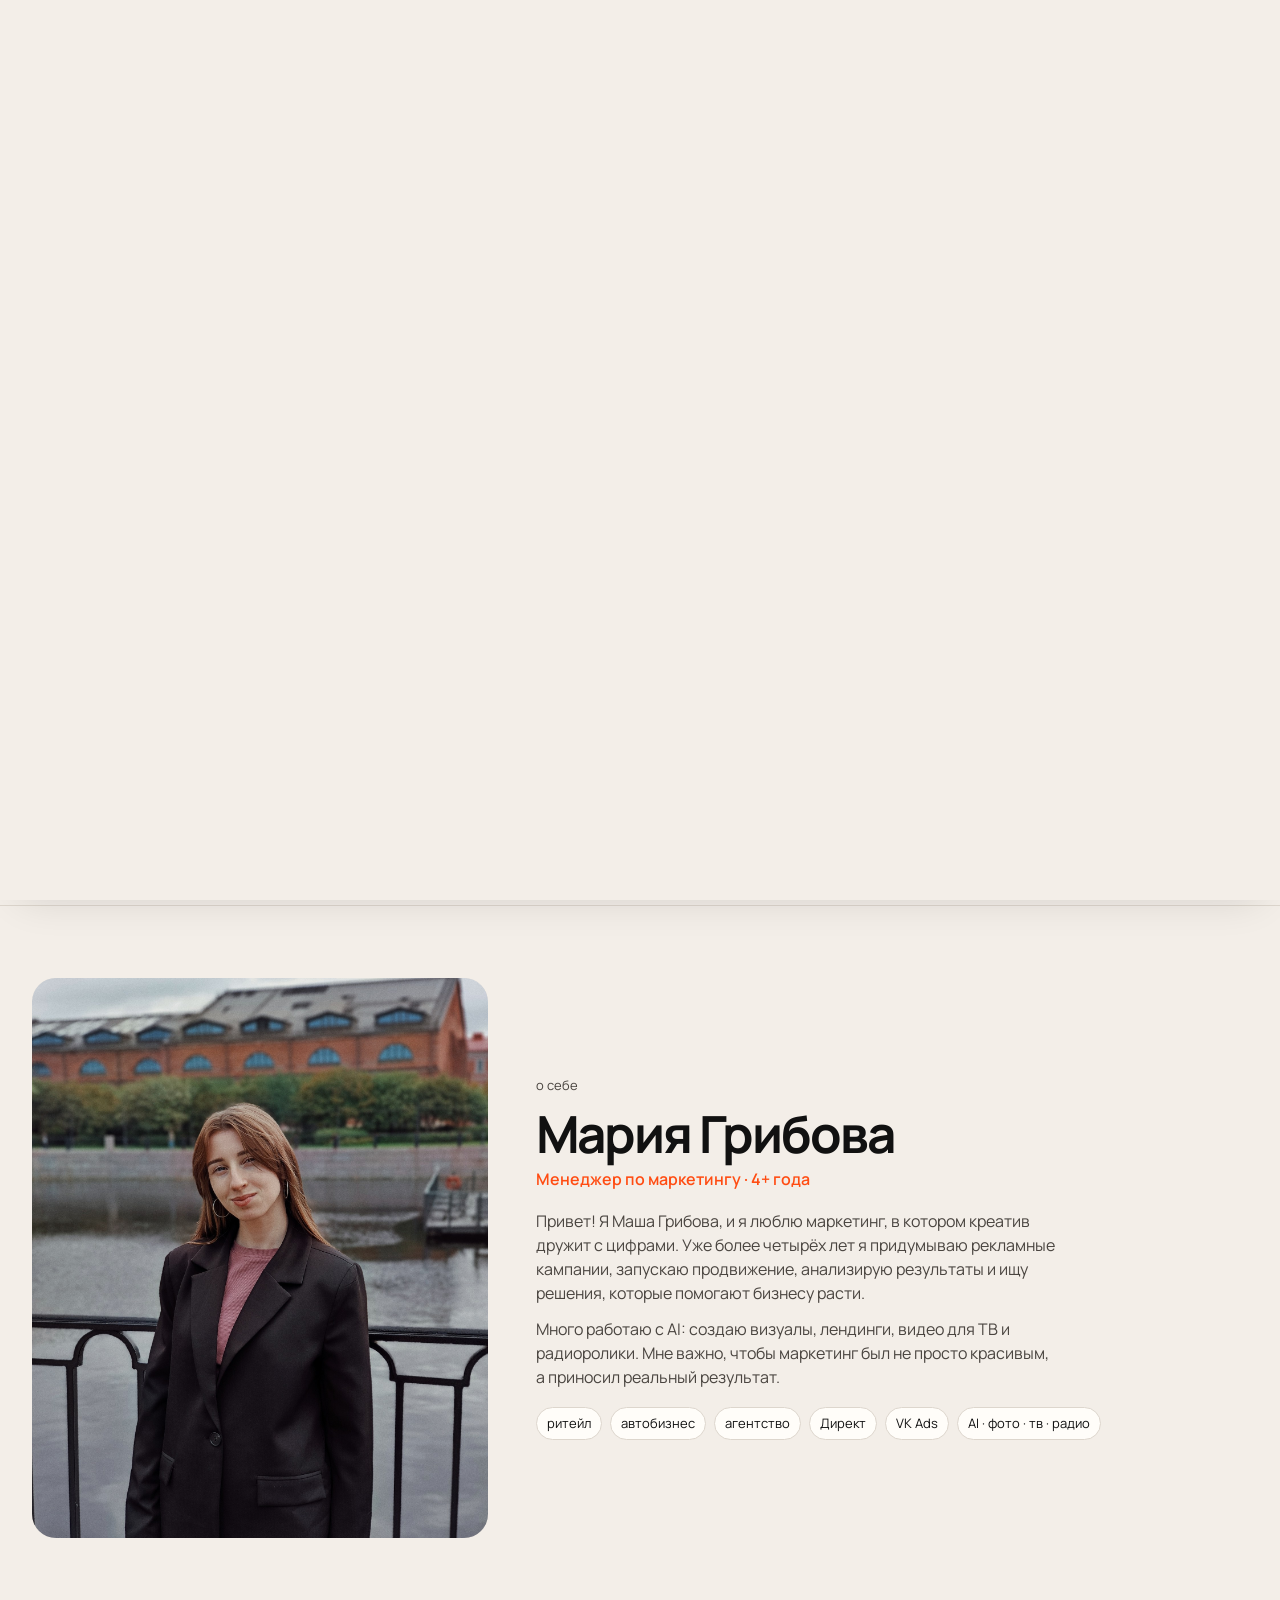
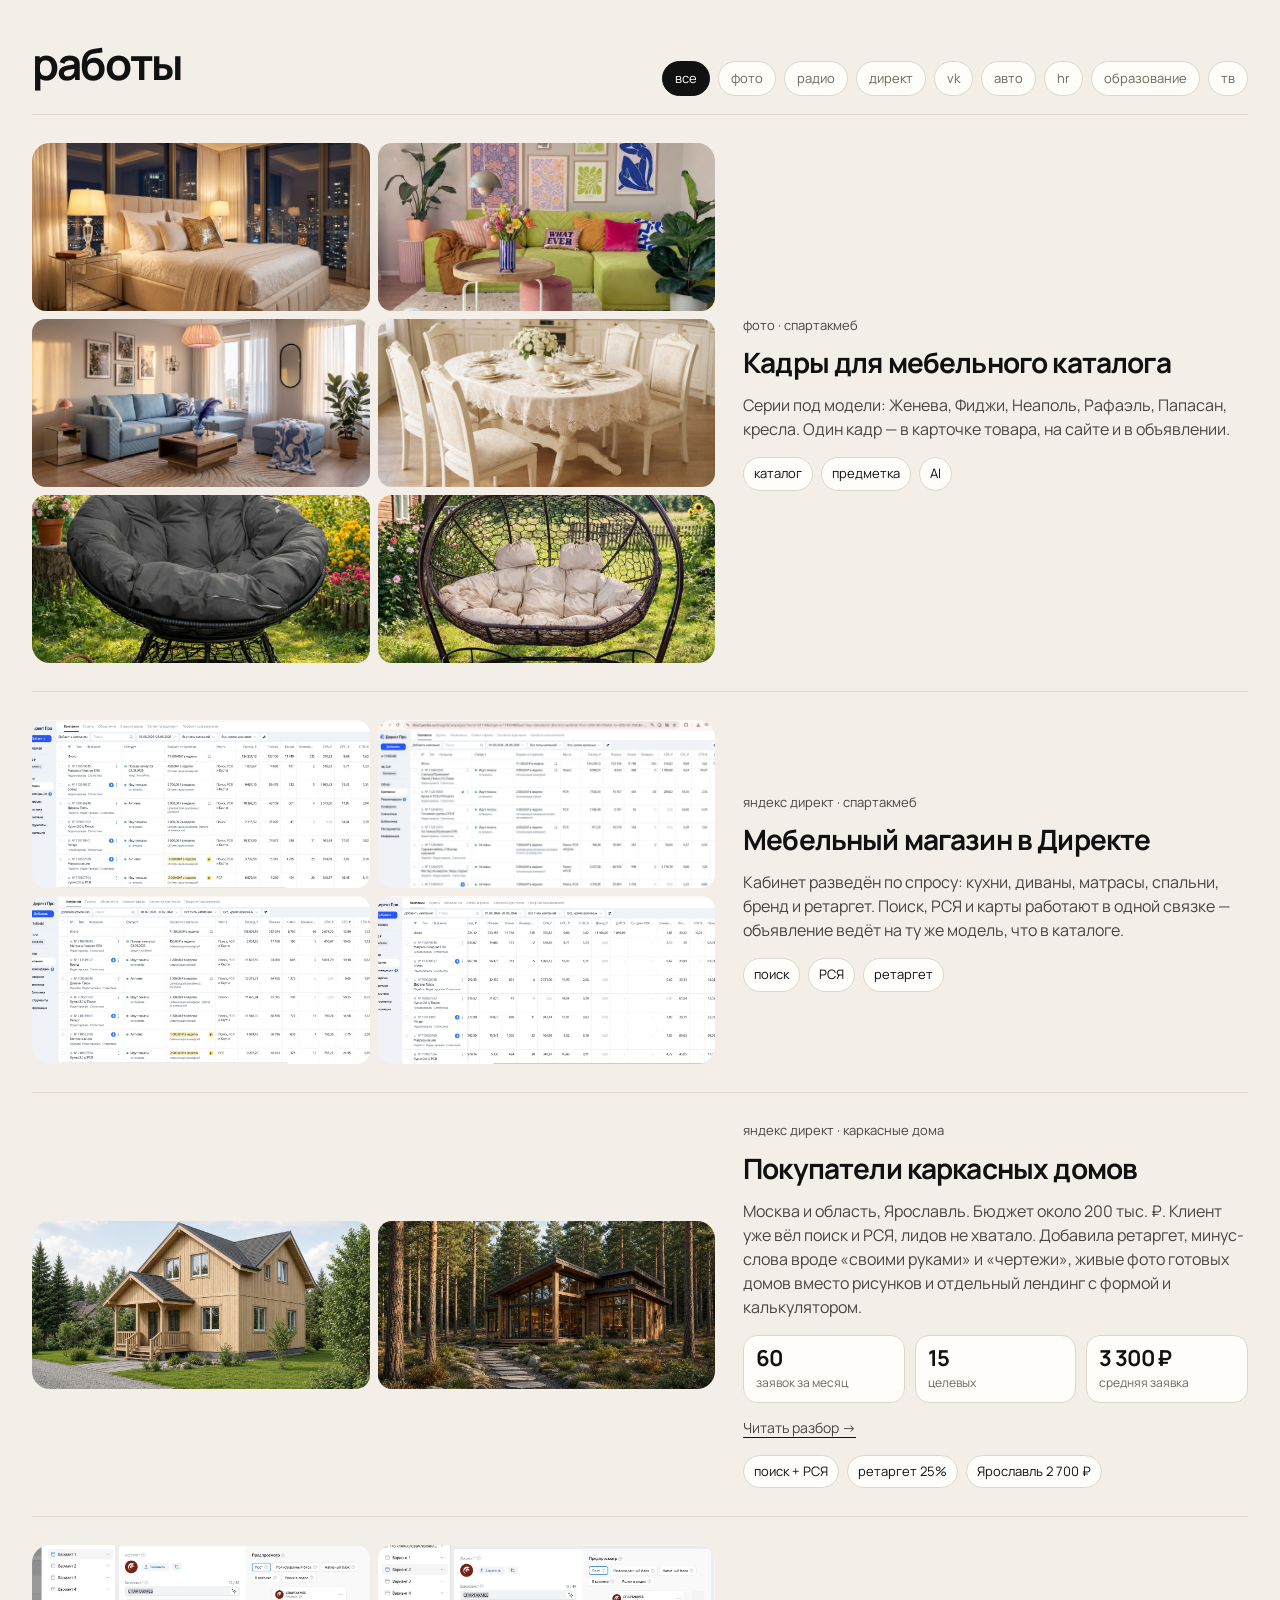
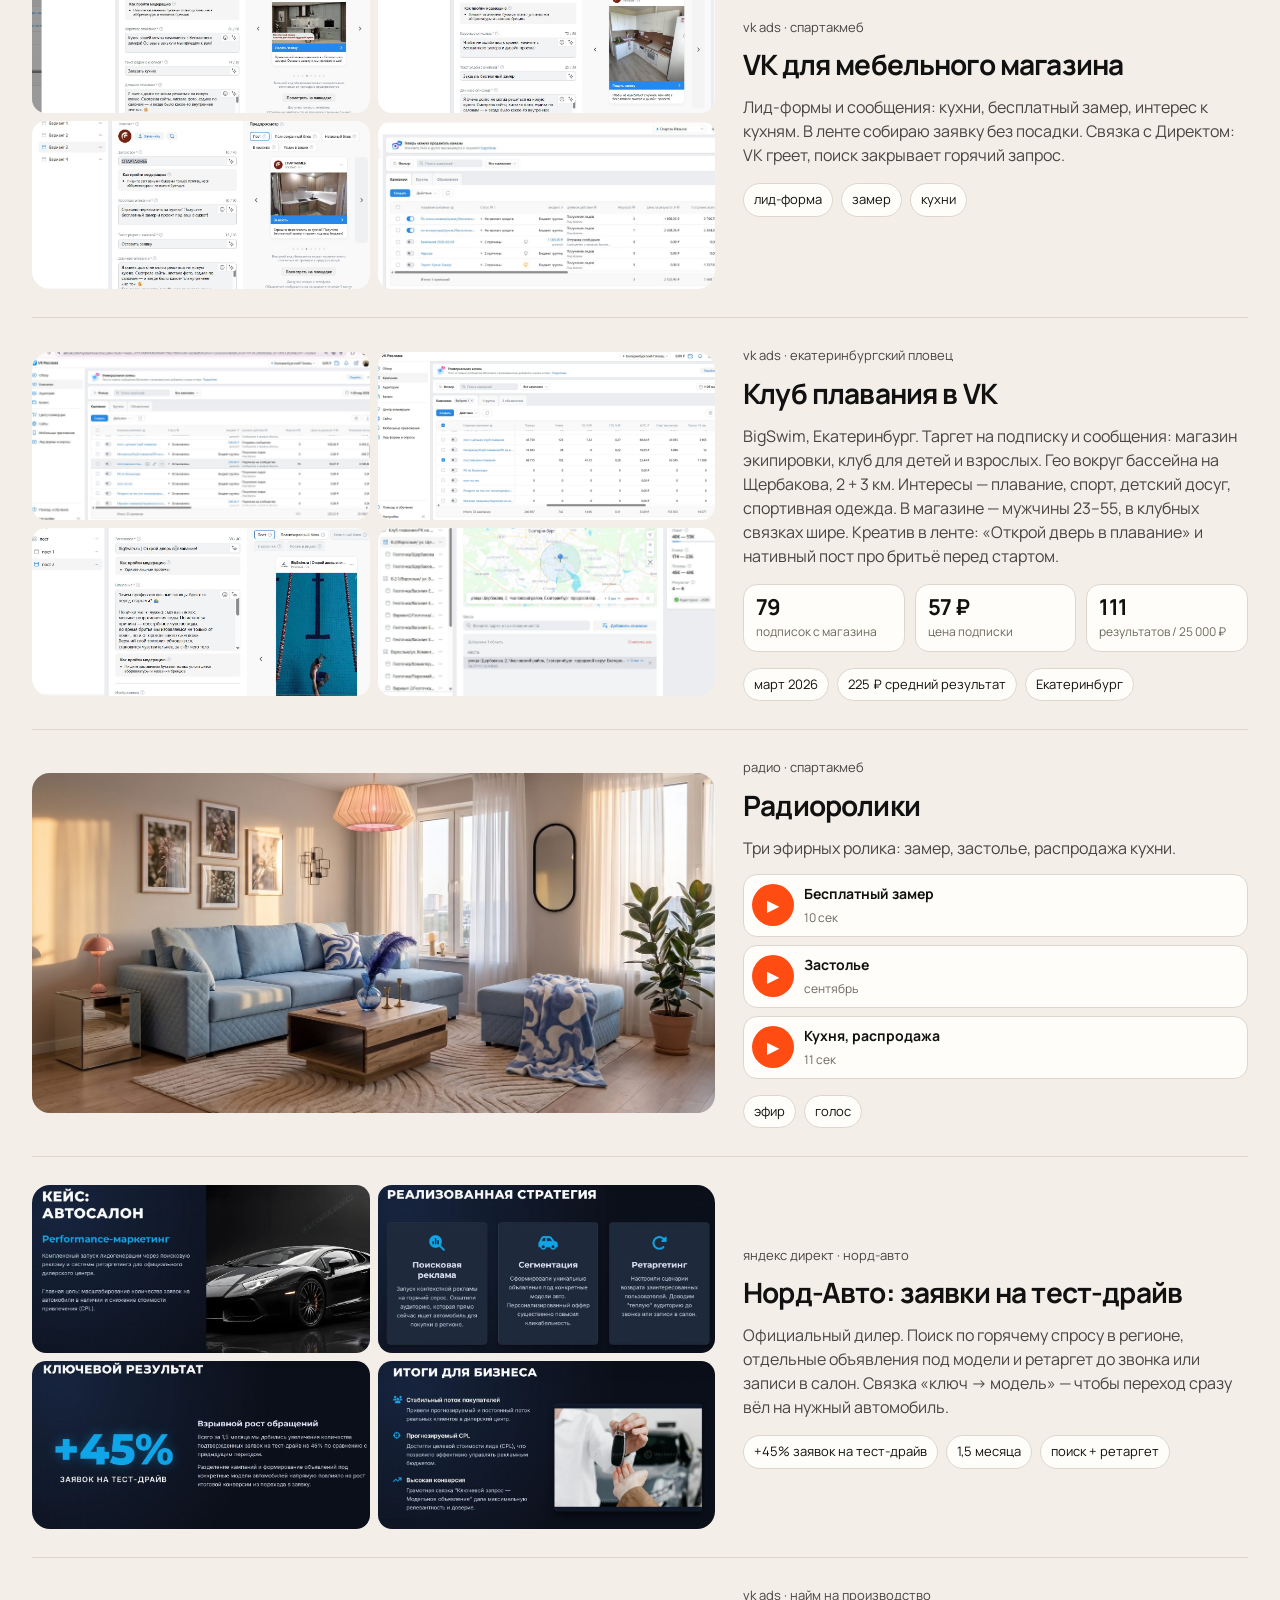
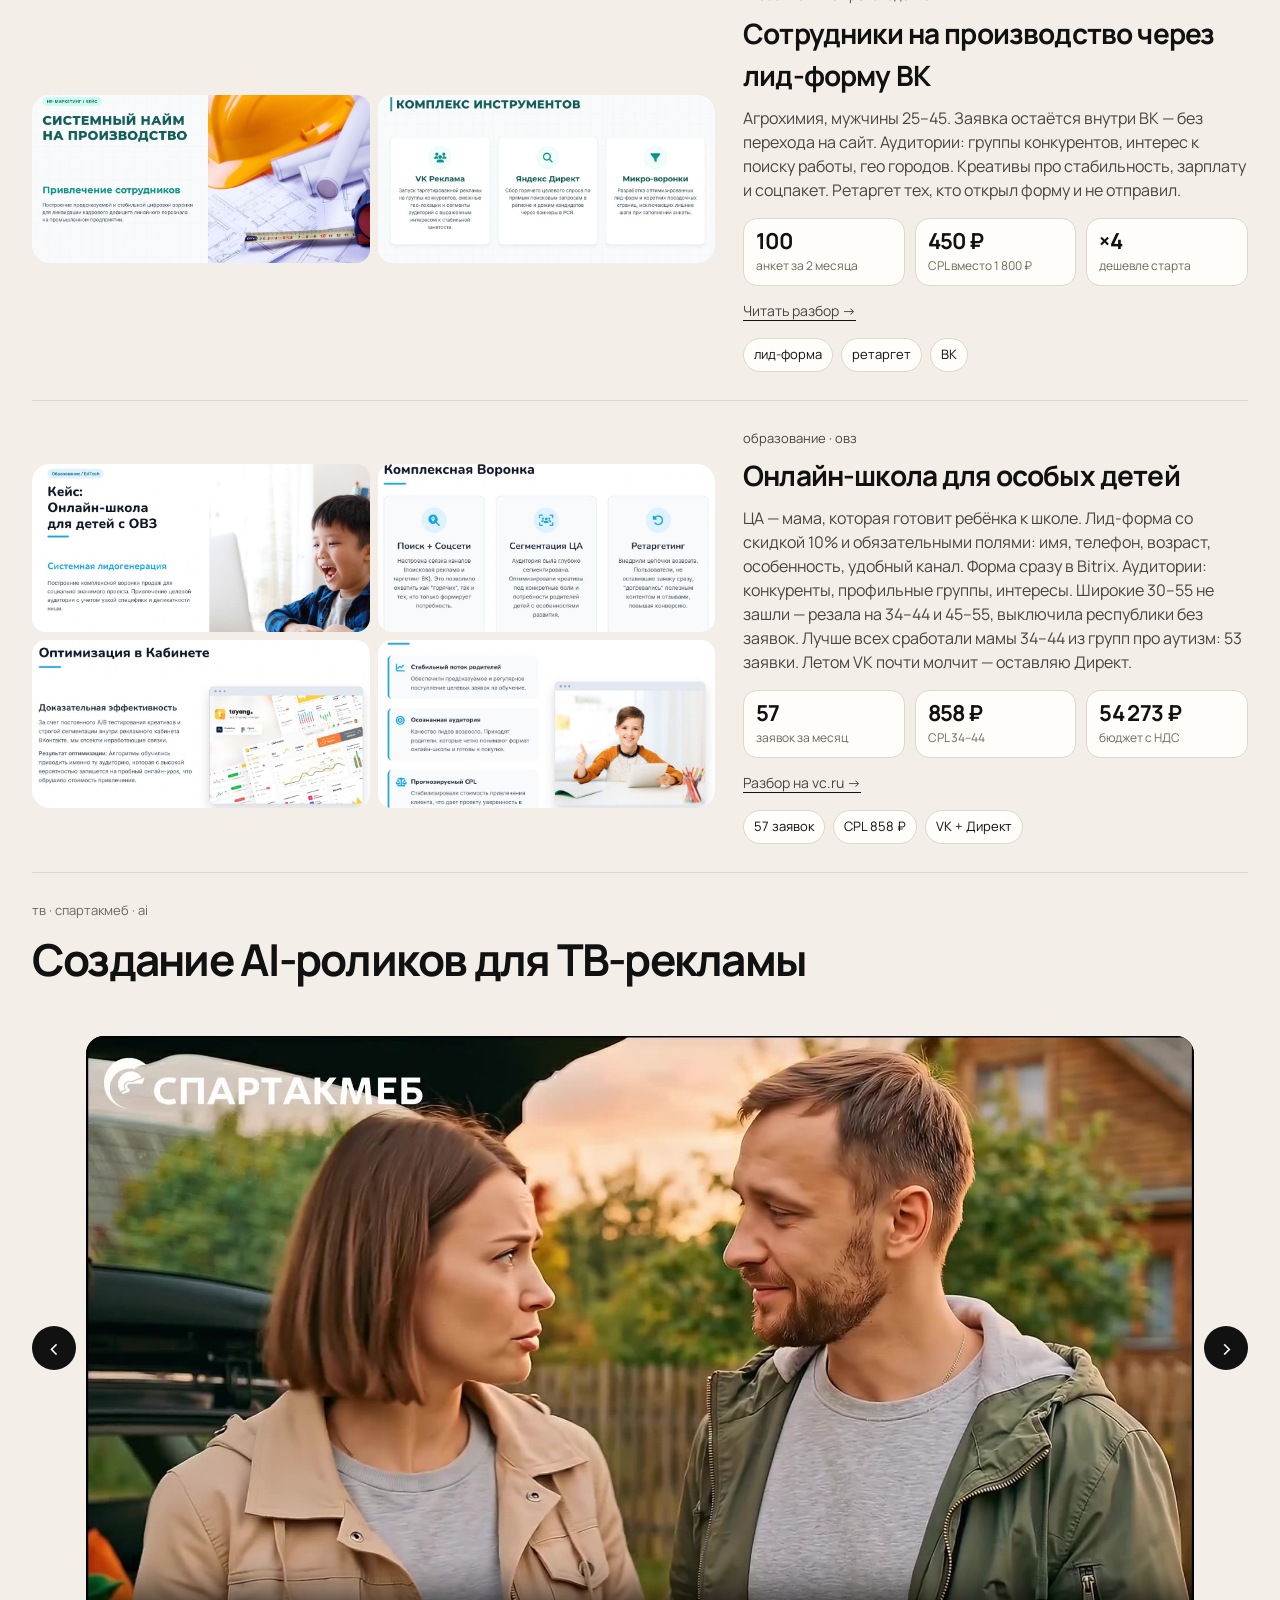
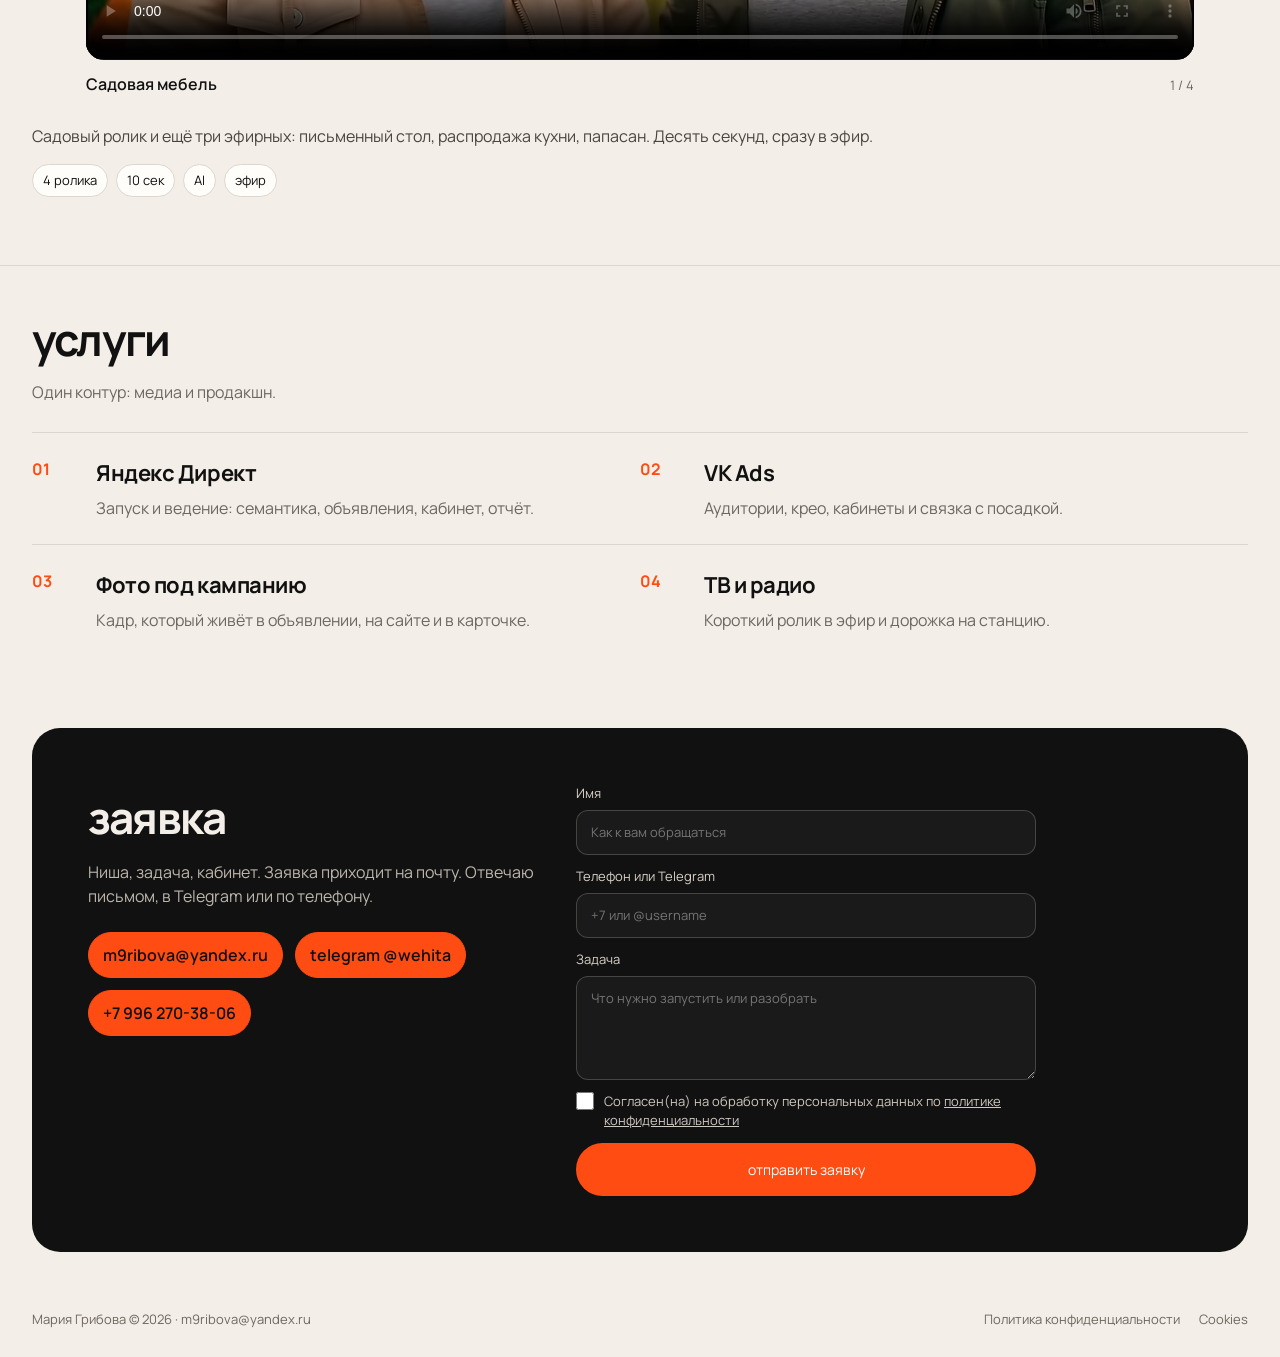
==== commit 4f24f6b2: "мобильные правки cookies и контраст" ====
--- a/index.html
+++ b/index.html
@@ -100,7 +100,7 @@
       </div>
       <aside class="stats">
         <div><b>4+</b><span>лет<br>в маркетинге</span></div>
-        <div><b>3</b><span>ниши</span></div>
+        <div><b>7</b><span>семь ниш</span></div>
         <div><b>5</b><span>форматов</span></div>
       </aside>
     </div>
--- a/css/style.css
+++ b/css/style.css
@@ -8,13 +8,15 @@
 }
 
 * { box-sizing: border-box; margin: 0; padding: 0; }
-html { scroll-behavior: smooth; }
+html { scroll-behavior: smooth; overflow-x: hidden; }
 body {
   background: var(--paper);
   color: var(--ink);
   font-family: "Manrope", sans-serif;
   font-size: 16px;
   line-height: 1.5;
+  overflow-x: hidden;
+  max-width: 100%;
 }
 img, video { display: block; width: 100%; }
 a { color: inherit; text-decoration: none; }
@@ -448,6 +450,12 @@
   padding: 16px 22px;
   border-radius: 999px;
 }
+.contact .ghost {
+  background: var(--orange);
+  color: #111;
+  border-color: var(--orange);
+  font-weight: 600;
+}
 .lead { display: grid; gap: 12px; }
 .lead label { display: grid; gap: 6px; font-size: 13px; color: #d8d1c8; }
 .lead input, .lead textarea {
@@ -481,6 +489,7 @@
 .legal-page p, .legal-page li { color: #4a4540; margin-bottom: 8px; }
 .legal-page ul { padding-left: 20px; margin-bottom: 12px; }
 .legal-page a { text-decoration: underline; }
+.cookie[hidden] { display: none !important; }
 .cookie {
   position: fixed;
   left: 16px; right: 16px; bottom: 16px;
@@ -505,7 +514,7 @@
   padding: 10px 14px;
   background: var(--paper);
 }
-.cookie .cta { background: var(--ink); color: #fff; border-color: var(--ink); }
+.cookie .cta { background: var(--orange); color: #111; border-color: var(--orange); }
 
 .clients {
   padding: 56px 32px 40px;
@@ -839,14 +848,17 @@
 }
 
 @media (max-width: 900px) {
-  .top { padding: 14px 16px; }
+  .top {
+    padding: 12px 16px;
+    padding-top: max(12px, env(safe-area-inset-top));
+  }
   .menu { display: inline-flex; }
   .top nav {
     display: none;
     position: absolute;
     top: 100%;
-    left: 16px;
-    right: 16px;
+    left: 12px;
+    right: 12px;
     flex-direction: column;
     gap: 0;
     background: var(--white);
@@ -859,56 +871,107 @@
   .top nav a { padding: 12px 14px; border-radius: 10px; }
   .hero-top, .hero-foot, .about, .case, .services ol, .contact-grid { grid-template-columns: 1fr; }
   .client-row { grid-template-columns: 1fr; }
-  .about-photo img { height: 360px; }
+  .about { padding: 40px 16px; gap: 22px; }
+  .about-photo img { height: min(52vw, 320px); }
   .hero {
-    padding: 12px 16px 42vw;
-    min-height: 100svh;
+    padding: 8px 16px 0;
+    min-height: 0;
+    overflow: visible;
   }
-  .hero h1 { font-size: clamp(34px, 12vw, 52px); max-width: 10ch; }
-  .hero .lead { font-size: 16px; margin-top: 16px; }
-  .hero-btn { margin-top: 18px; }
-  .hero-art { inset: 0; }
+  .hero h1 {
+    font-size: clamp(28px, 9.2vw, 44px);
+    max-width: none;
+    line-height: 1.02;
+    letter-spacing: -.04em;
+  }
+  .hero h1 .dot { width: .46em; height: .46em; }
+  .hero .lead { font-size: 15px; margin-top: 14px; max-width: none; }
+  .hero-btn { margin-top: 16px; }
+  .hero-art {
+    position: relative;
+    inset: auto;
+    height: 200px;
+    margin: 18px -16px 0;
+    overflow: hidden;
+  }
+  .hero-art .rib { object-position: 70% 58%; }
+  .hero-art .orb { display: none; }
   .stats {
+    display: grid;
     grid-template-columns: repeat(3, minmax(0, 1fr));
-    gap: 10px;
+    gap: 8px;
     text-align: left;
-    padding-top: 22px;
+    padding: 18px 0 4px;
   }
   .stats div { justify-items: start; }
-  .stats b { font-size: 22px; }
-  .float { min-height: 220px; margin: 16px 0; }
-  .case { gap: 16px; padding: 22px 0; }
-  .case-body h3 { font-size: 26px; }
+  .stats b { font-size: 20px; color: #fff; }
+  .stats span { font-size: 11px; color: rgba(255,255,255,.88); }
+  .stats { position: relative; z-index: 3; }
+  .float { display: none; }
+  .sec-head { flex-direction: column; align-items: start; }
+  .case { gap: 14px; padding: 22px 0; }
+  .case-body h3 { font-size: 22px; }
   .case-media img, .case-media video { height: 200px; }
-  .case-media.pair img, .case-media.shots img { height: 120px; }
-  .slider-stage { grid-template-columns: 36px 1fr 36px; gap: 6px; }
-  .slider-frame { min-height: 0; aspect-ratio: 16 / 9; }
+  .case-media.pair img, .case-media.shots img { height: 110px; }
+  .tv-intro h3 { font-size: clamp(22px, 7vw, 32px); }
+  .slider-stage {
+    display: grid;
+    grid-template-columns: 1fr;
+    position: relative;
+  }
+  .slider-frame { min-height: 0; aspect-ratio: 16 / 9; border-radius: 14px; overflow: hidden; }
   .slide video { min-height: 0; height: 100%; }
   .slider-bar, .thumbs { padding: 0; }
-  .slider-kicker { font-size: 22px; }
-  .carousel-prev, .carousel-next { width: 36px; height: 36px; font-size: 20px; }
+  .slider-kicker { font-size: 18px; }
+  .carousel-prev, .carousel-next {
+    position: absolute;
+    top: 50%;
+    z-index: 3;
+    width: 36px;
+    height: 36px;
+    font-size: 20px;
+    transform: translateY(-50%);
+    background: rgba(255,253,249,.9);
+  }
+  .carousel-prev { left: 8px; }
+  .carousel-next { right: 8px; }
   .metrics { grid-template-columns: 1fr; }
-  .contact { margin: 0 16px 24px; padding: 24px 18px; }
-  .hero, #work, .about, .services, .top { padding-left: 16px; padding-right: 16px; }
-  .about, .services, #work { padding-left: 16px; padding-right: 16px; }
+  .contact { margin: 0 16px 24px; padding: 24px 16px; }
+  .contact input, .contact textarea, .lead input, .lead textarea {
+    font-size: 16px;
+    max-width: 100%;
+  }
+  #work, .about, .services, .top, .hero { padding-left: 16px; padding-right: 16px; }
+  .services { padding: 40px 16px; }
+  .services ol { gap: 16px; }
   .cookie {
     left: 10px; right: 10px; bottom: 10px;
     flex-direction: column;
     align-items: stretch;
   }
-  footer { flex-direction: column; gap: 8px; padding: 16px; }
-  .lightbox { padding: 16px; }
-  .scene { top: 58%; height: 140px; }
-  .cat { width: 118px; height: 80px; }
-  .yarn { width: 40px; height: 40px; }
+  footer {
+    flex-direction: column;
+    gap: 8px;
+    padding: 16px;
+    padding-bottom: max(16px, env(safe-area-inset-bottom));
+  }
+  .lightbox { padding: 12px; }
+  .lightbox img { max-height: 70svh; }
+  .scene { top: 58%; height: 120px; }
+  .cat { width: 96px; height: 66px; }
+  .yarn { width: 34px; height: 34px; }
+  .row { flex-wrap: wrap; }
 }
 
 @media (max-width: 560px) {
-  .hero { padding-bottom: 52vw; }
+  .hero-art { height: 168px; }
   .case-media.shots, .case-media.pair { grid-template-columns: 1fr 1fr; }
+  .case-media img, .case-media video { height: 180px; }
+  .filters { width: 100%; }
   .filters button { font-size: 12px; padding: 6px 10px; }
   .admin-layout, .admin-head { grid-template-columns: 1fr; }
   .admin-actions { flex-wrap: wrap; }
+  .tv-grid { grid-template-columns: 1fr; }
 }
 
 .blog-page, .post-page, .admin-gate, .admin-app {
@@ -979,6 +1042,11 @@
   padding: 10px 14px;
   background: var(--white);
 }
+.contact .ghost {
+  background: var(--orange);
+  color: #111;
+  border-color: var(--orange);
+}
 @media (max-width: 900px) {
   .blog-card { grid-template-columns: 1fr; }
   .blog-page, .post-page, .admin-gate, .admin-app { padding: 28px 16px 56px; }
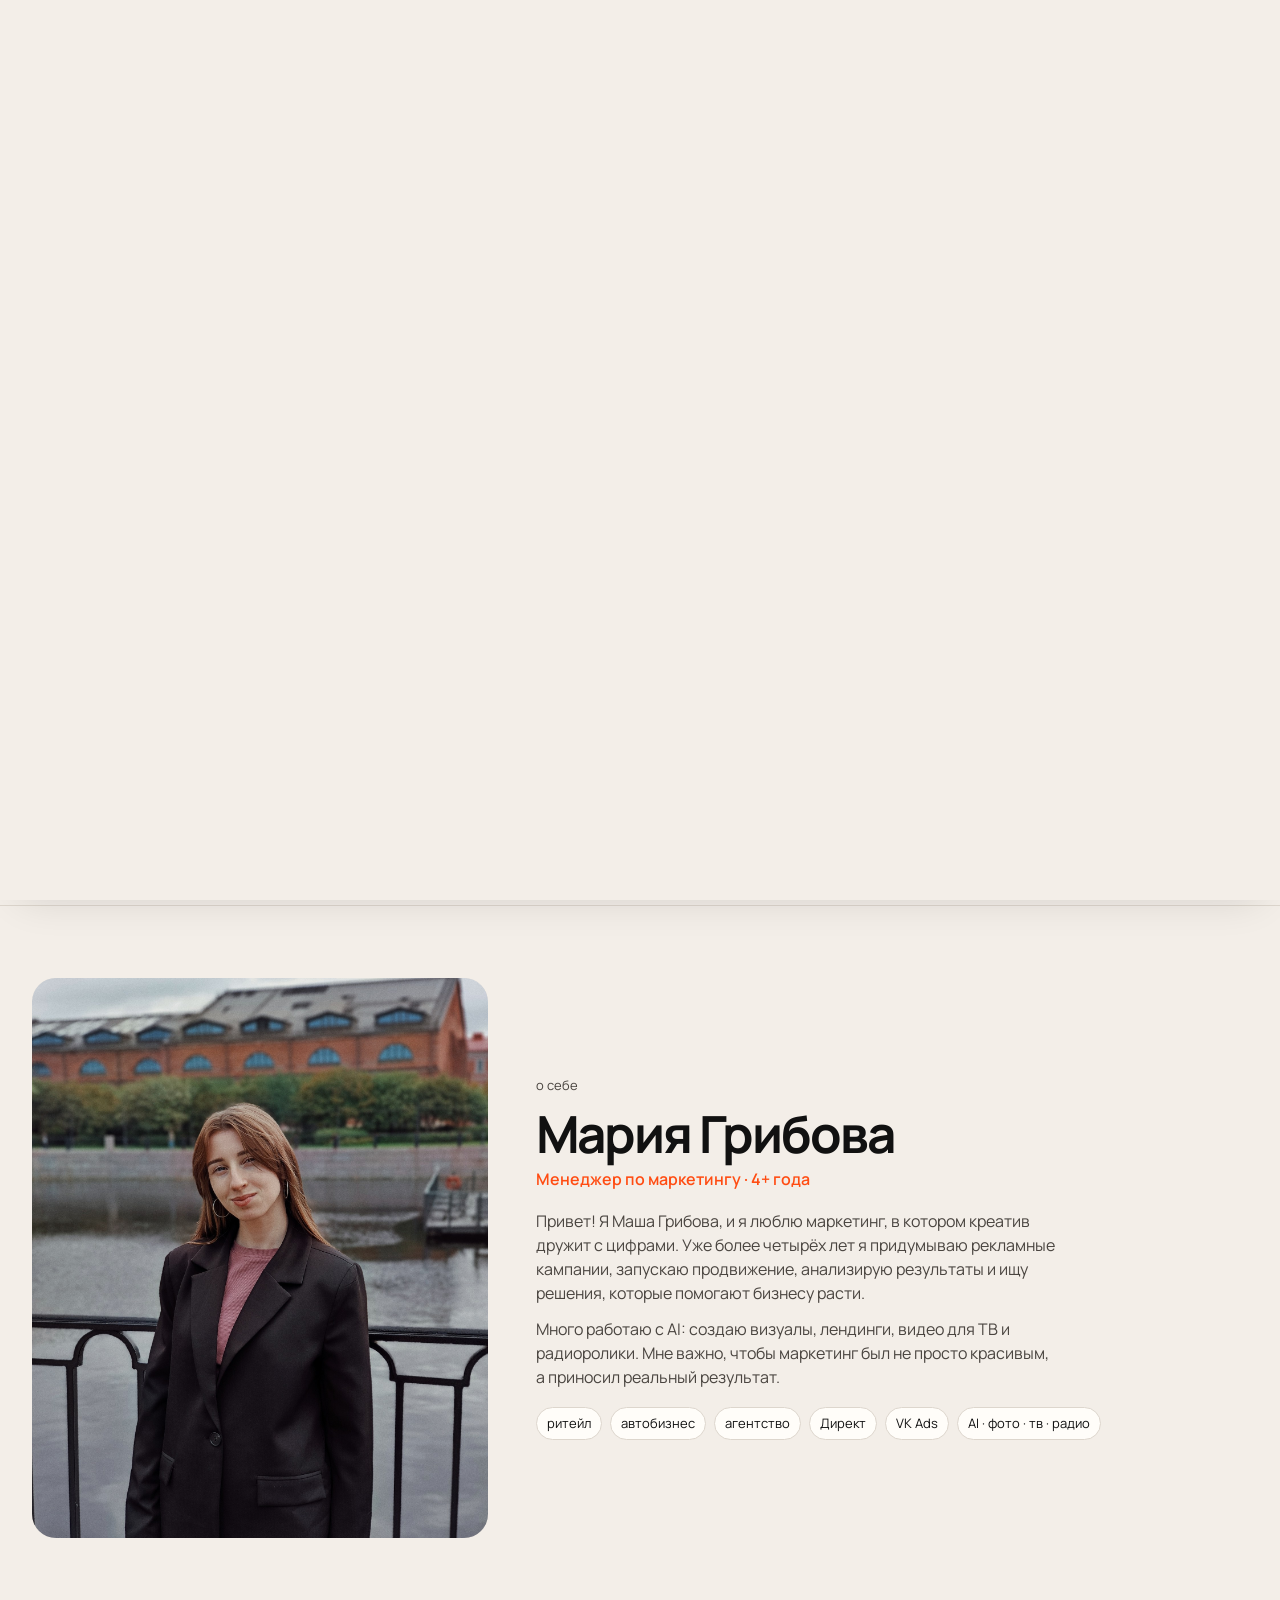
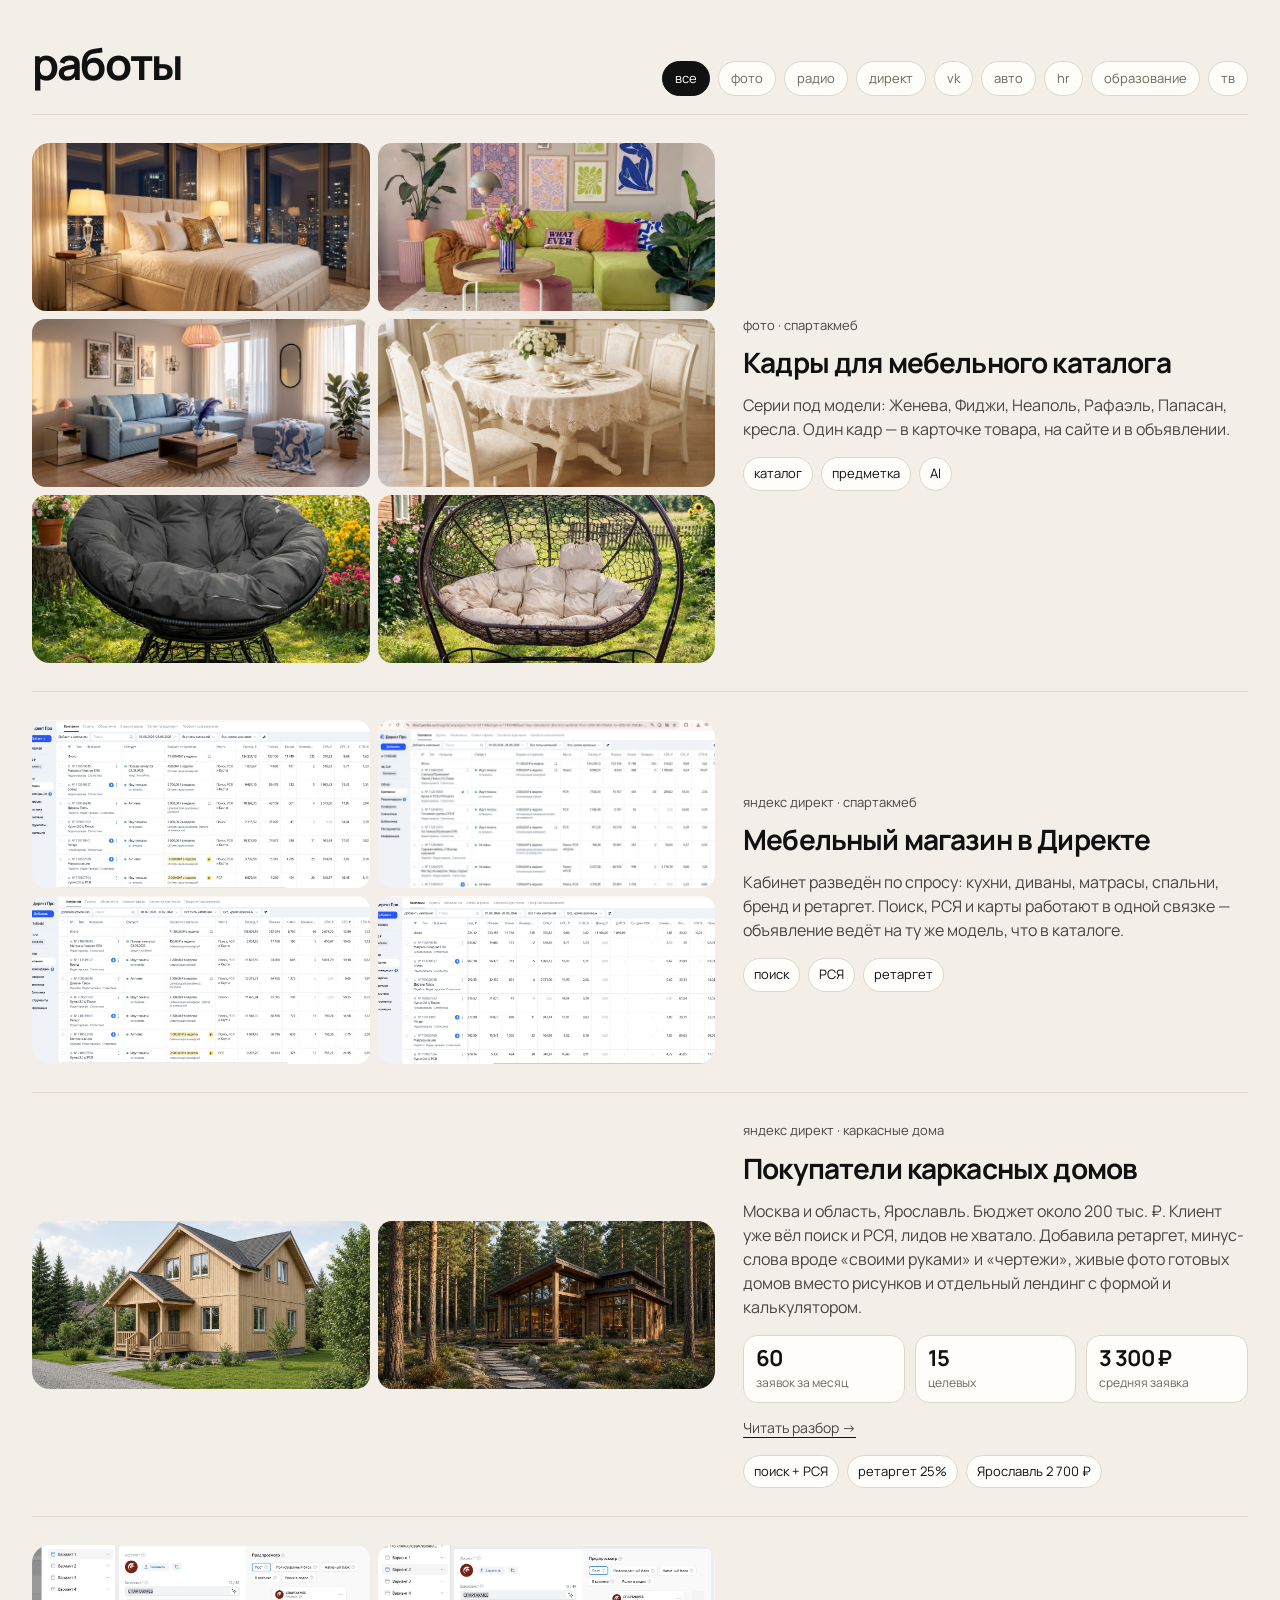
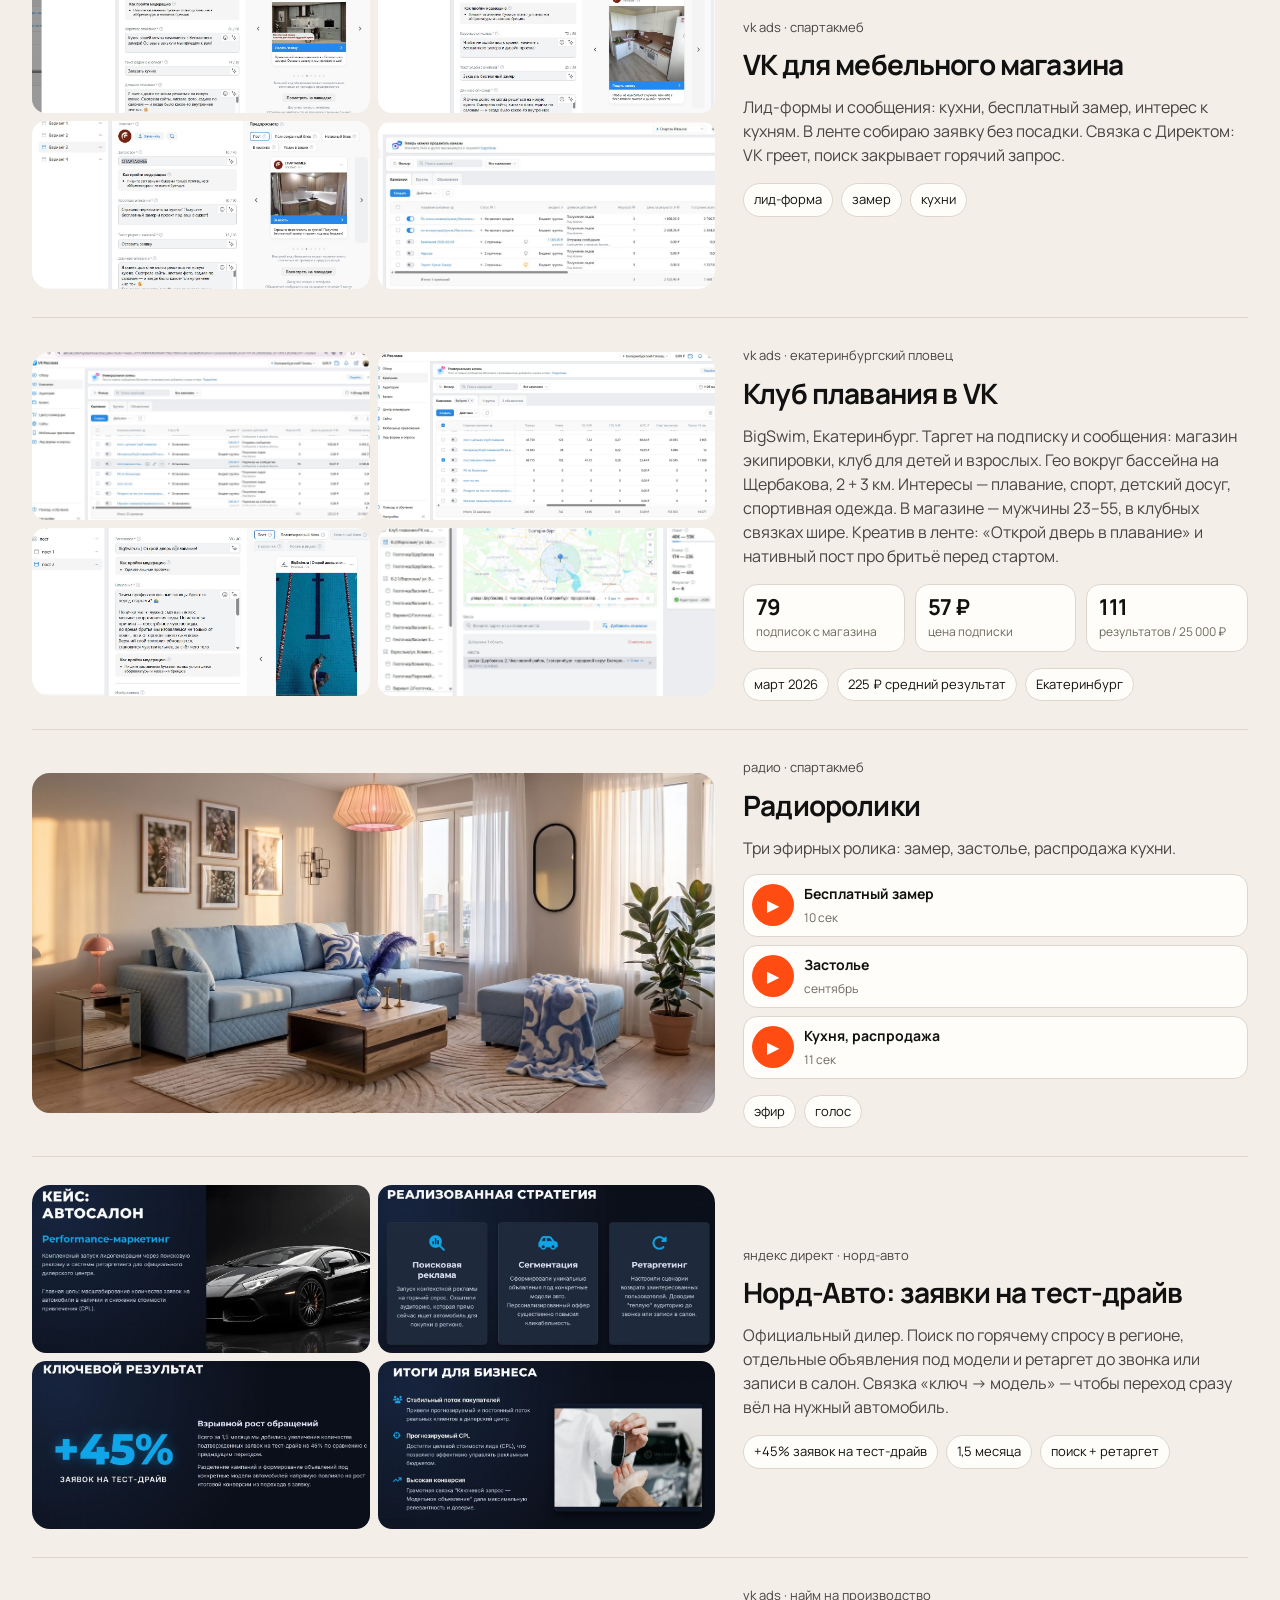
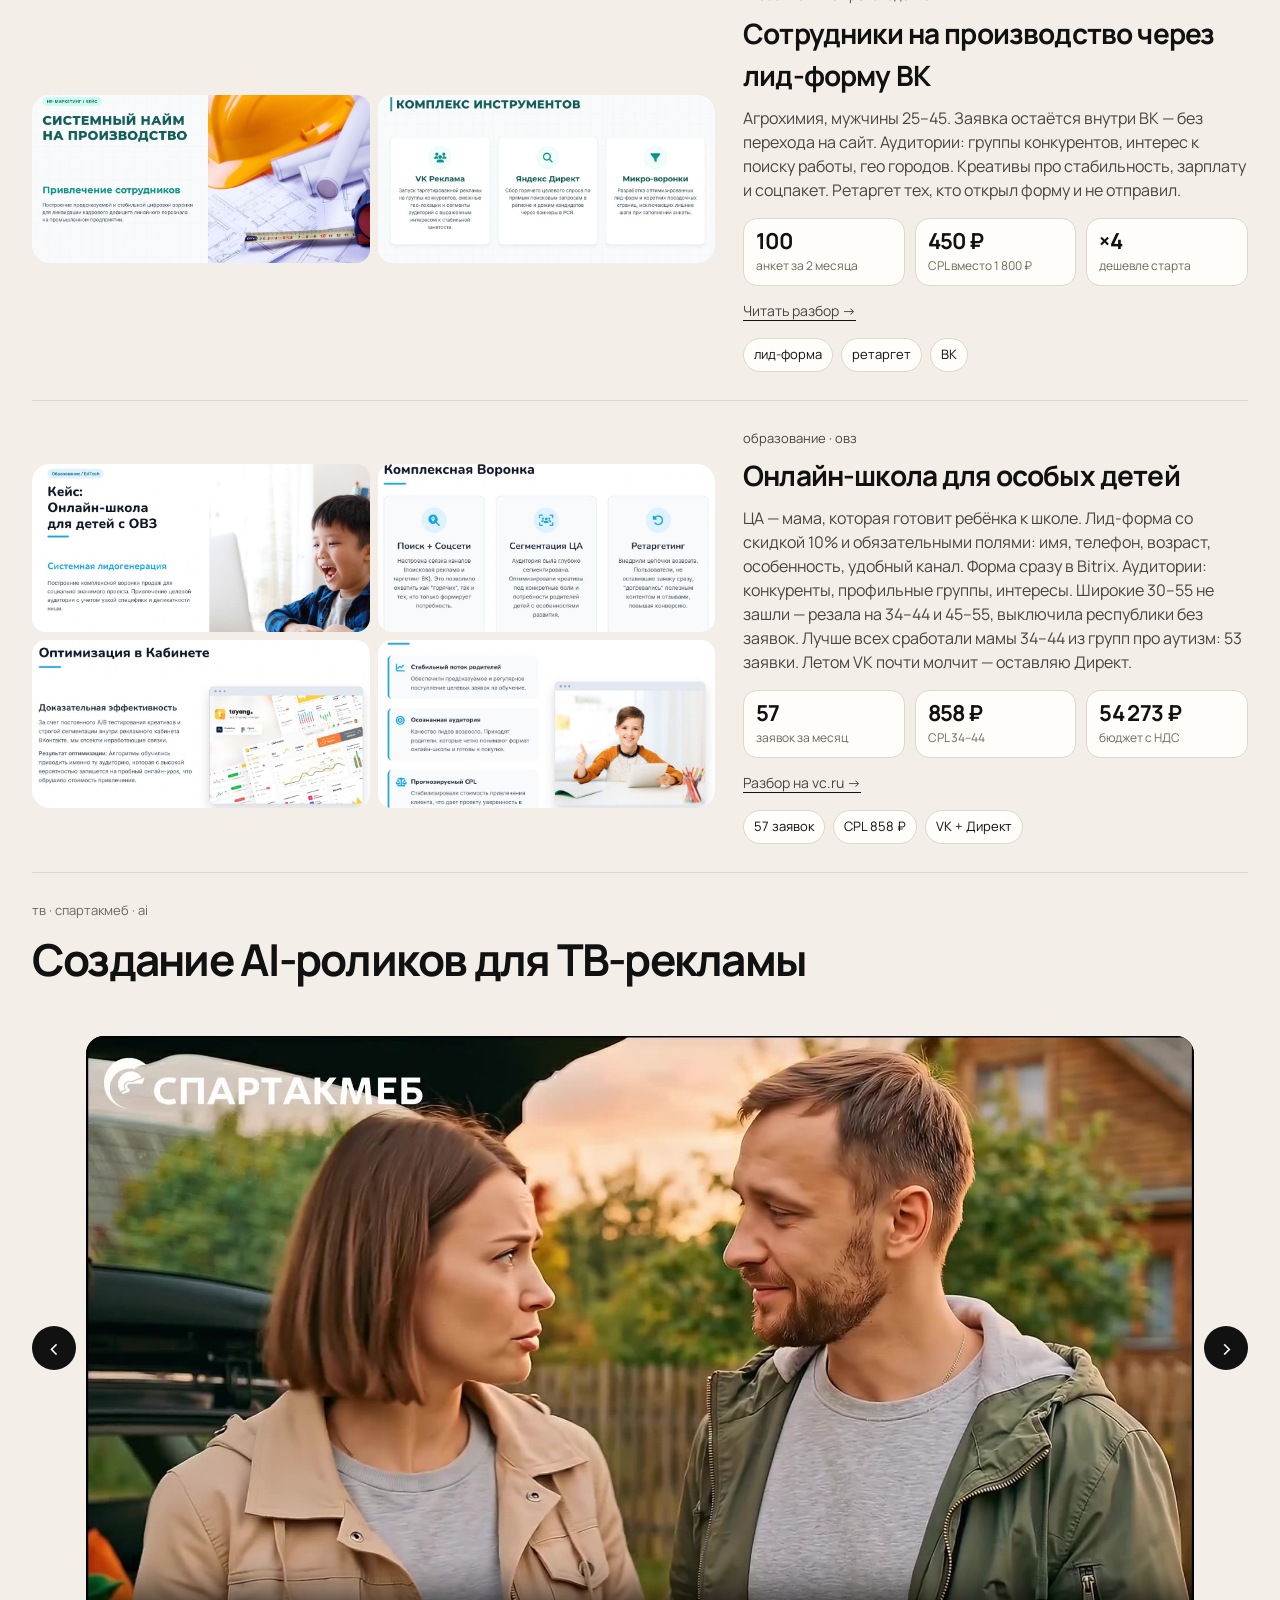
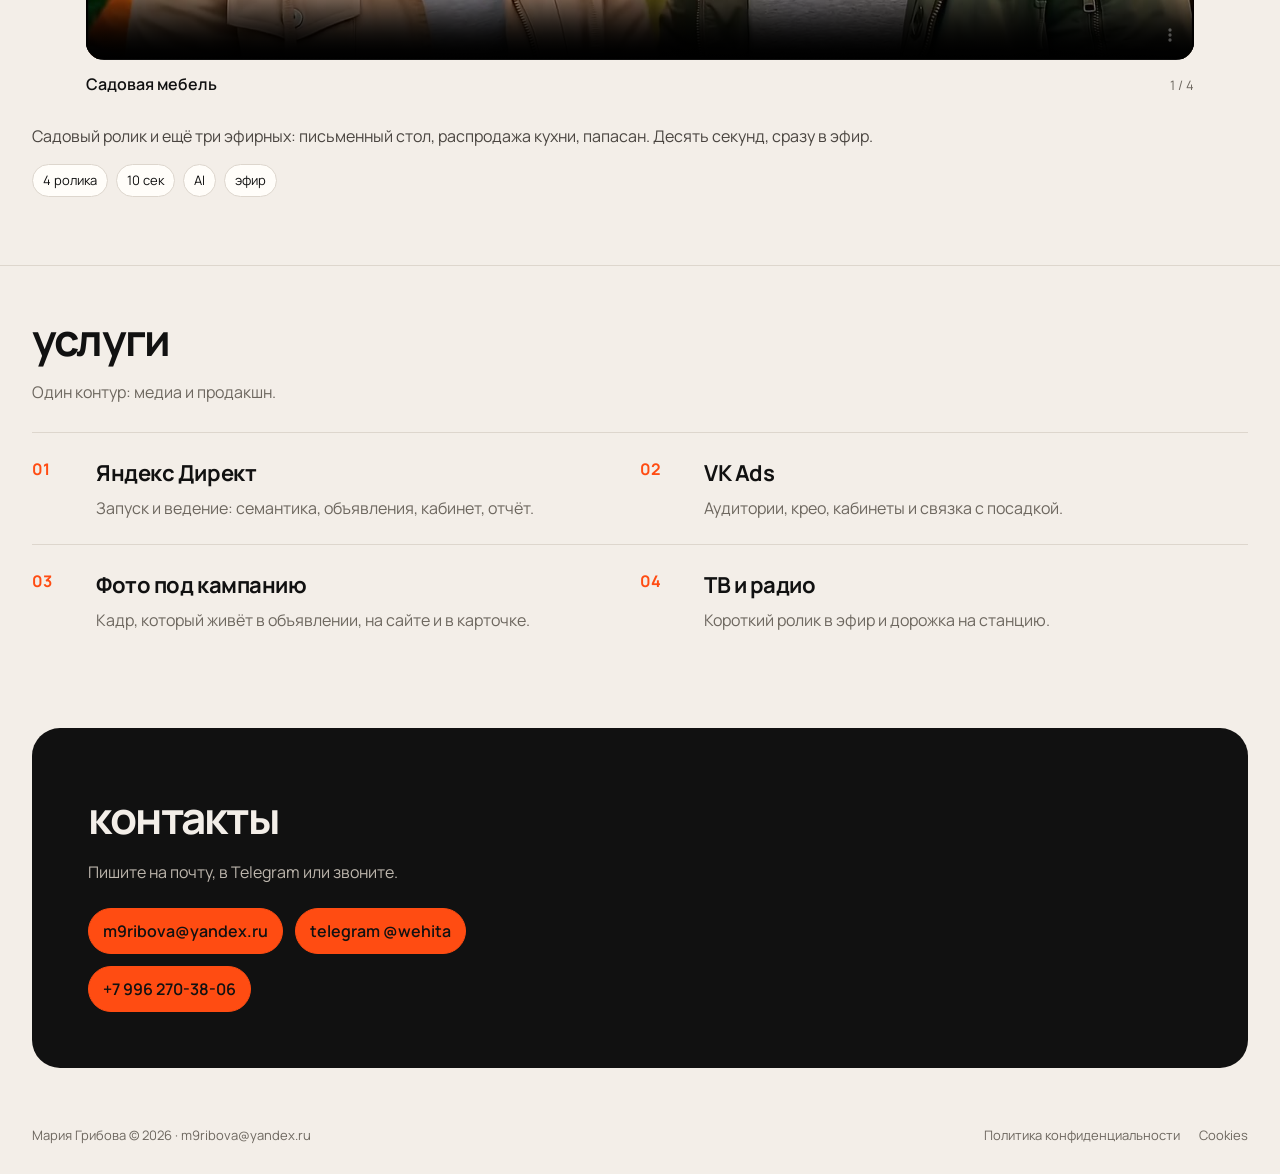
==== commit 775f314b: "контакты без формы" ====
--- a/index.html
+++ b/index.html
@@ -8,7 +8,27 @@
   <link rel="preconnect" href="https://fonts.googleapis.com" />
   <link rel="preconnect" href="https://fonts.gstatic.com" crossorigin />
   <link href="https://fonts.googleapis.com/css2?family=Manrope:wght@400;500;600;700&display=swap" rel="stylesheet" />
-  <link rel="stylesheet" href="css/style.css" />
+  <link rel="stylesheet" href="css/style.css?v=3" />
+  <style>
+    .contact .ghost,
+    .contact a.ghost {
+      background: #ff4c12 !important;
+      color: #111 !important;
+      border-color: #ff4c12 !important;
+      font-weight: 600;
+    }
+    .cookie[hidden] { display: none !important; }
+    .cookie .cta,
+    #cookie-on {
+      background: #ff4c12 !important;
+      color: #111 !important;
+      border-color: #ff4c12 !important;
+    }
+    @media (max-width: 900px) {
+      .stats, .stats b { color: #111 !important; }
+      .stats span { color: #3a3a3a !important; }
+    }
+  </style>
 </head>
 <body>
   <div class="loader" id="loader">
@@ -100,7 +120,7 @@
       </div>
       <aside class="stats">
         <div><b>4+</b><span>лет<br>в маркетинге</span></div>
-        <div><b>7</b><span>семь ниш</span></div>
+        <div><b>7</b><span>ниш</span></div>
         <div><b>5</b><span>форматов</span></div>
       </aside>
     </div>
@@ -387,27 +407,16 @@
   </section>
 
   <section class="contact" id="contact">
-    <div class="contact-grid">
+    <div class="contact-grid contact-only">
       <div>
-        <h2>заявка</h2>
-        <p>Ниша, задача, кабинет. Заявка приходит на почту. Отвечаю письмом, в Telegram или по телефону.</p>
+        <h2>контакты</h2>
+        <p>Пишите на почту, в Telegram или звоните.</p>
         <div class="row">
-          <a class="ghost" href="mailto:m9ribova@yandex.ru">m9ribova@yandex.ru</a>
-          <a class="ghost" href="https://t.me/wehita" target="_blank" rel="noopener">telegram @wehita</a>
-          <a class="ghost" href="tel:+79962703806">+7 996 270-38-06</a>
-        </div>
-      </div>
-      <form class="lead" id="lead-form" novalidate>
-        <label>Имя<input type="text" name="name" required placeholder="Как к вам обращаться" /></label>
-        <label>Телефон или Telegram<input type="text" name="contact" required placeholder="+7 или @username" /></label>
-        <label>Задача<textarea name="task" rows="4" required placeholder="Что нужно запустить или разобрать"></textarea></label>
-        <label class="check">
-          <input type="checkbox" name="agree" required />
-          <span>Согласен(на) на обработку персональных данных по <a href="politika.html">политике конфиденциальности</a></span>
-        </label>
-        <button class="cta" type="submit">отправить заявку</button>
-        <p class="form-note" id="form-note" hidden></p>
-      </form>
+          <a class="ghost" href="mailto:m9ribova@yandex.ru" style="background:#ff4c12;color:#111;border-color:#ff4c12">m9ribova@yandex.ru</a>
+          <a class="ghost" href="https://t.me/wehita" target="_blank" rel="noopener" style="background:#ff4c12;color:#111;border-color:#ff4c12">telegram @wehita</a>
+          <a class="ghost" href="tel:+79962703806" style="background:#ff4c12;color:#111;border-color:#ff4c12">+7 996 270-38-06</a>
+        </div>
+      </div>
     </div>
   </section>
 
@@ -435,7 +444,29 @@
     </figure>
     <button class="lb-next" type="button" aria-label="Вперёд">›</button>
   </div>
-  <script src="js/main.js"></script>
+  <script src="js/main.js?v=3"></script>
+  <script>
+    (function () {
+      var box = document.getElementById("cookie");
+      if (!box) return;
+      function hide() {
+        try { localStorage.setItem("mg_cookie", "all"); } catch (e) {}
+        box.hidden = true;
+        box.setAttribute("hidden", "");
+        box.style.setProperty("display", "none", "important");
+      }
+      if (localStorage.getItem("mg_cookie")) hide();
+      else {
+        box.hidden = false;
+        box.removeAttribute("hidden");
+        box.style.display = "flex";
+      }
+      var on = document.getElementById("cookie-on");
+      var off = document.getElementById("cookie-off");
+      if (on) on.addEventListener("click", hide);
+      if (off) off.addEventListener("click", hide);
+    })();
+  </script>
 </body>
 </html>
 
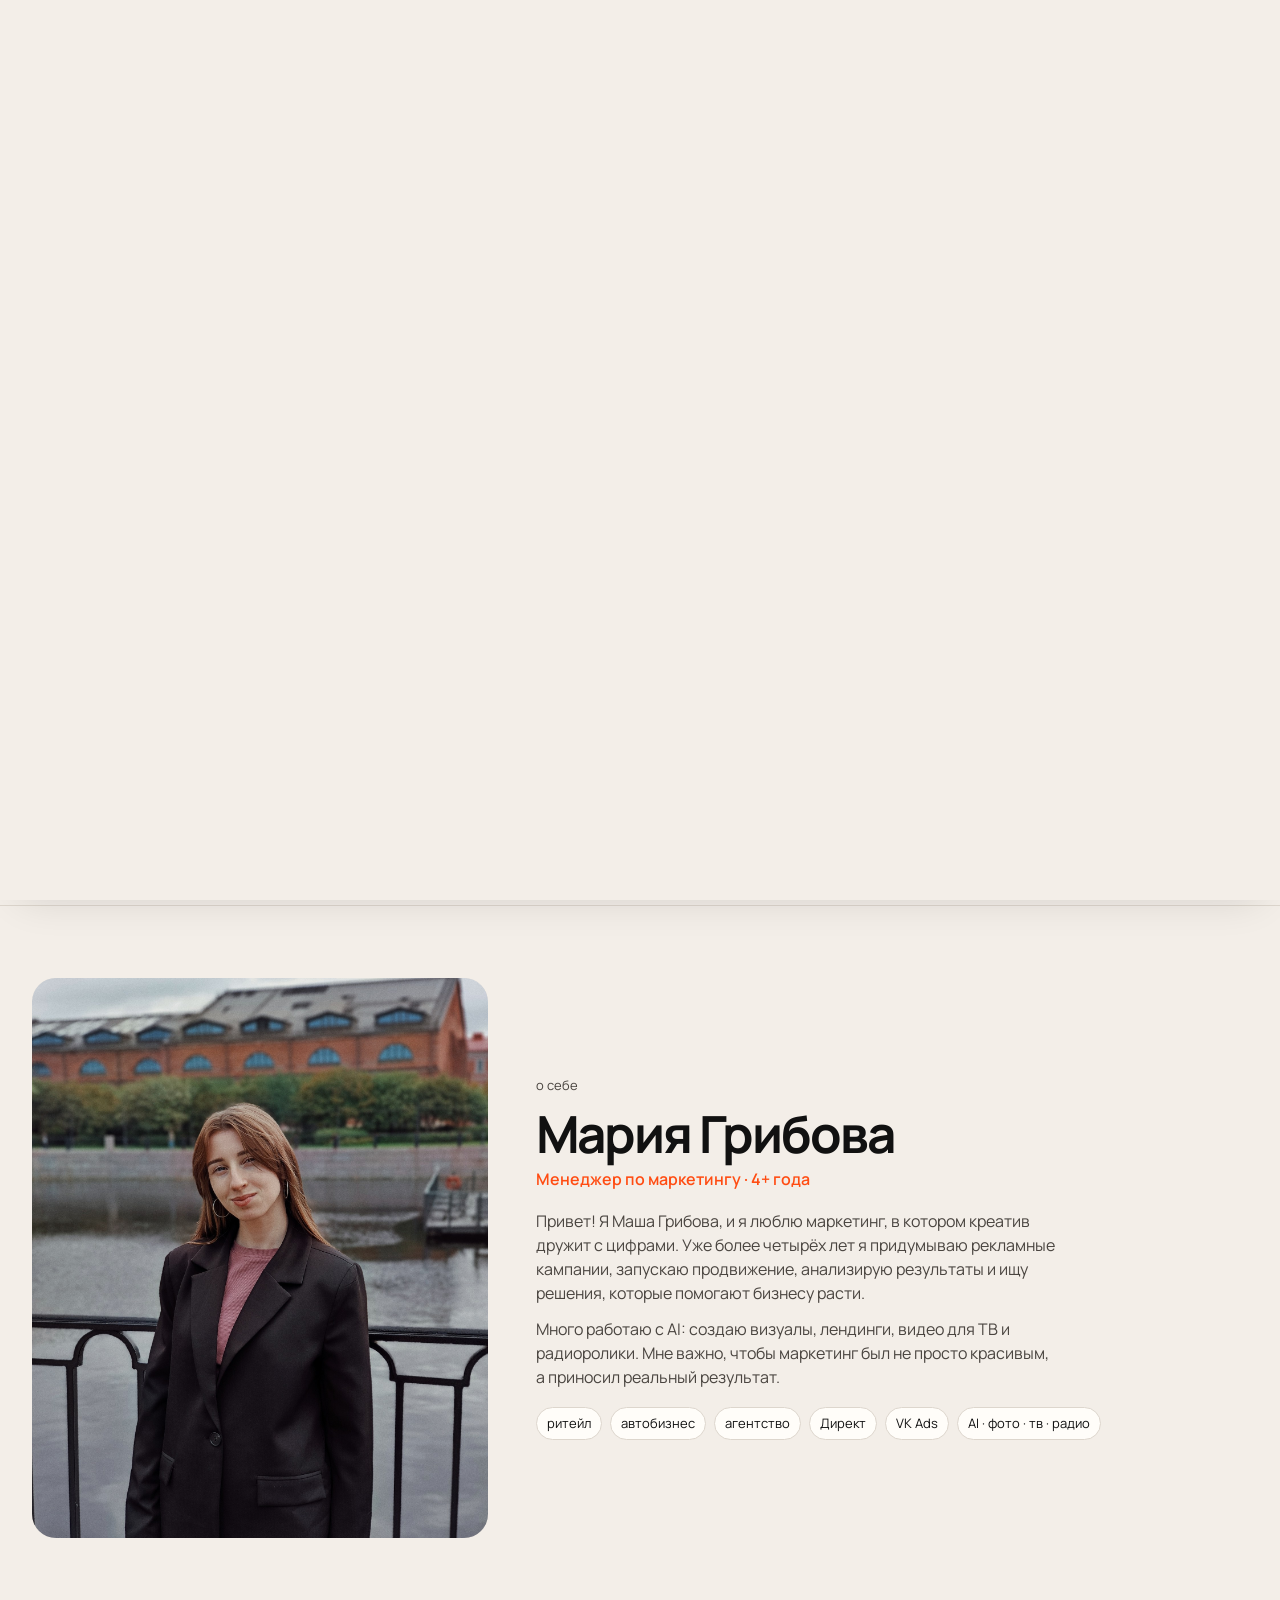
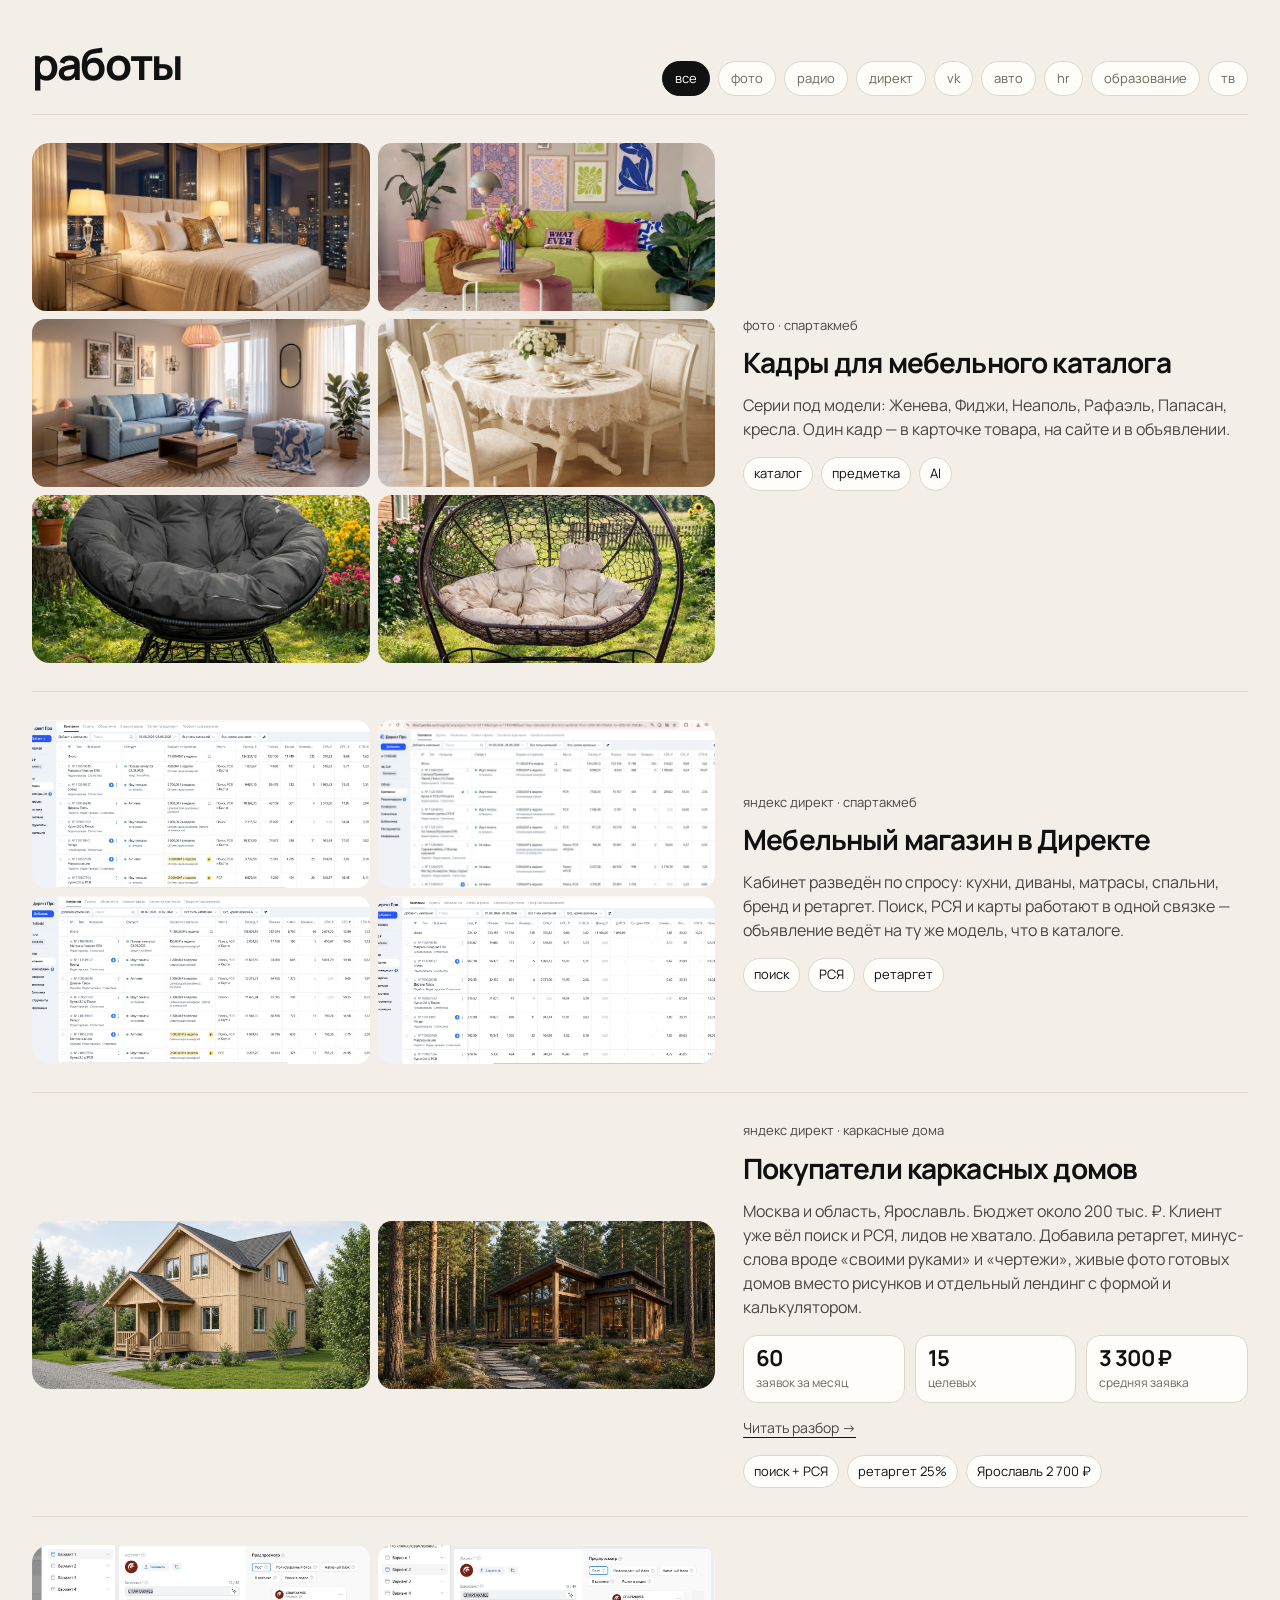
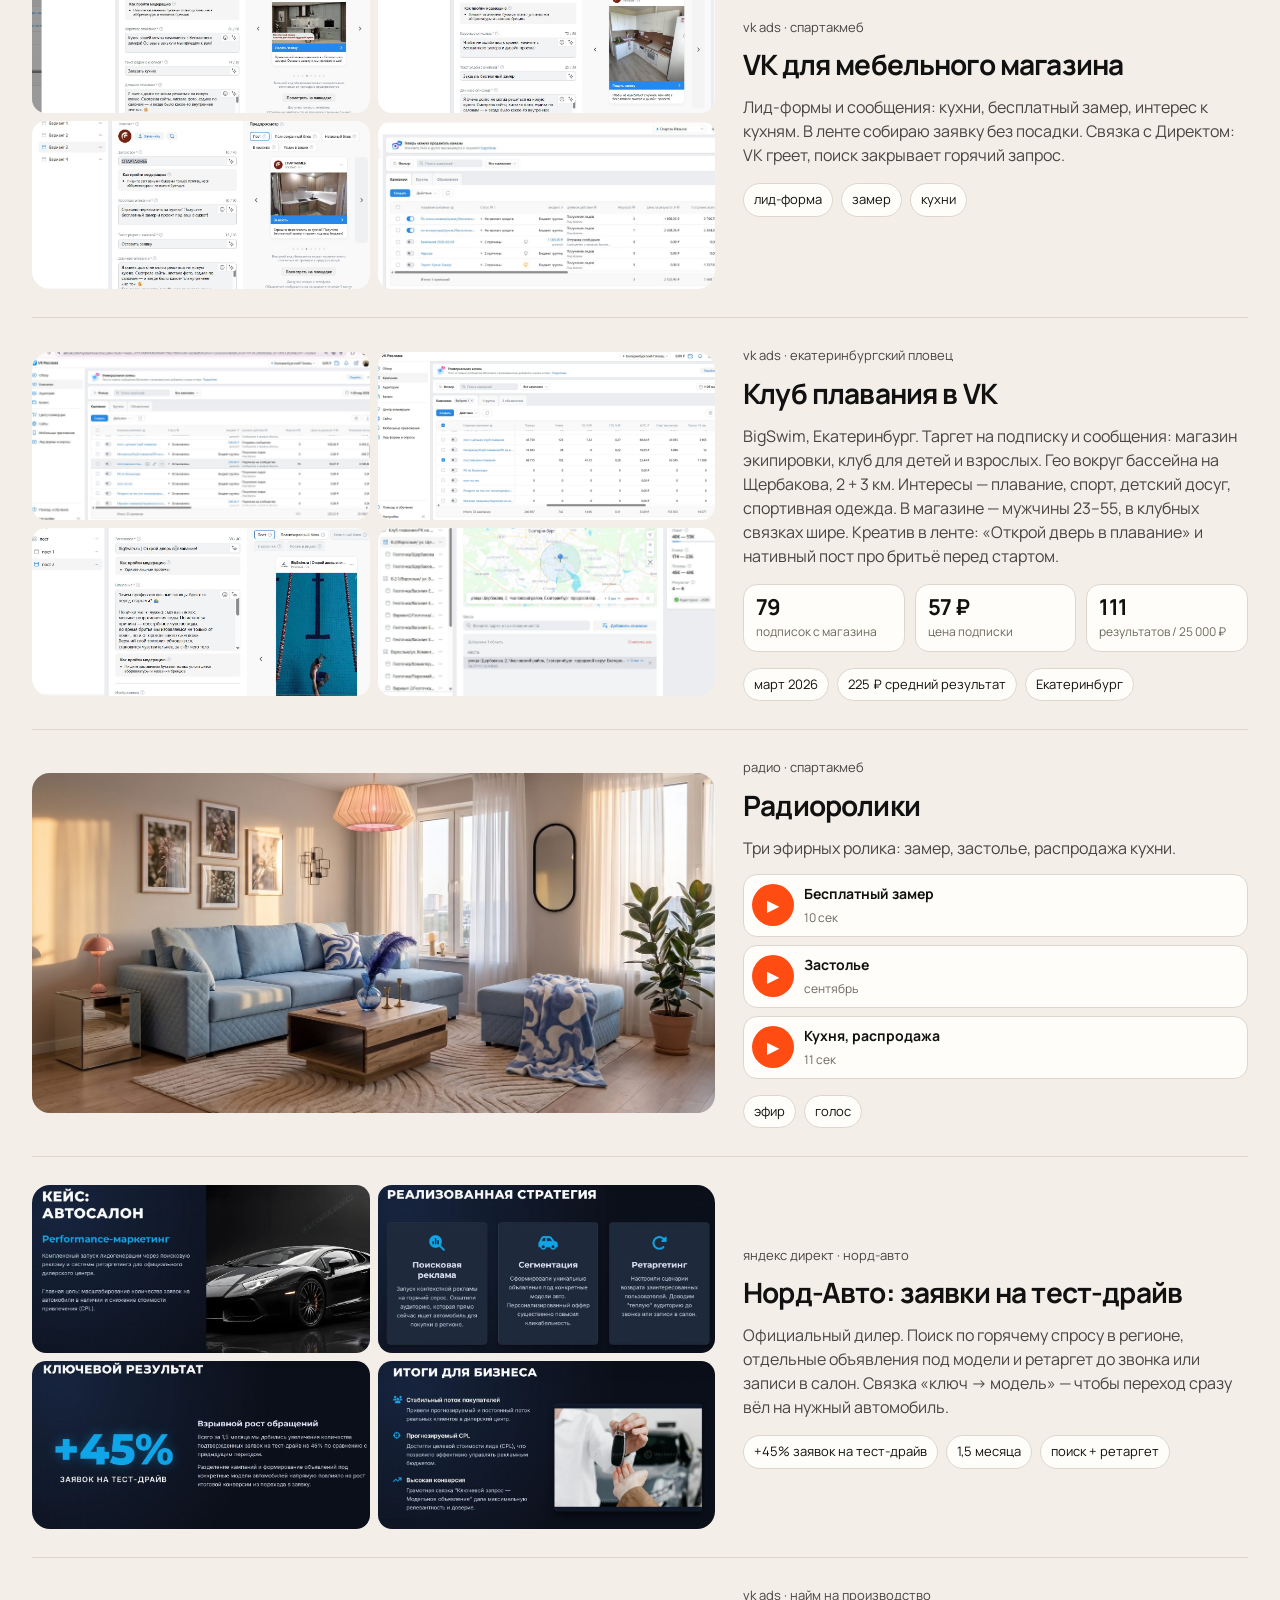
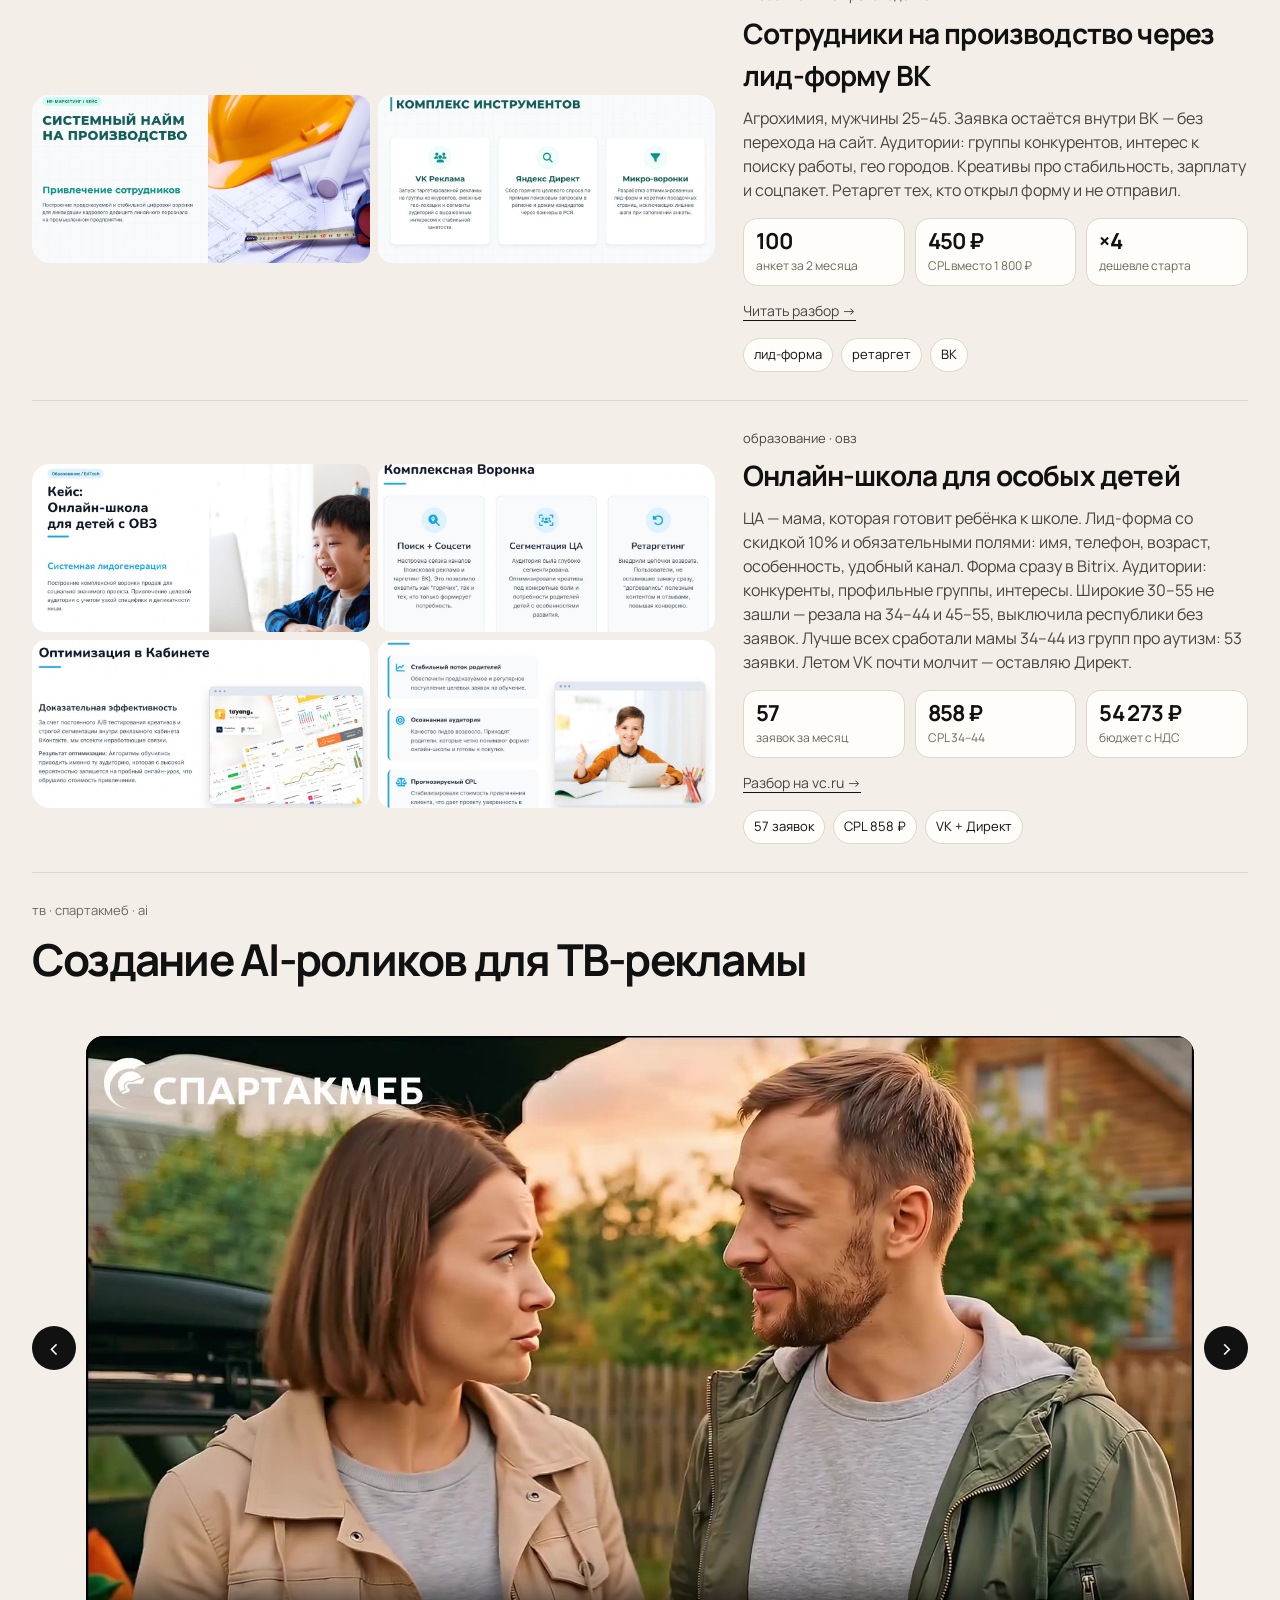
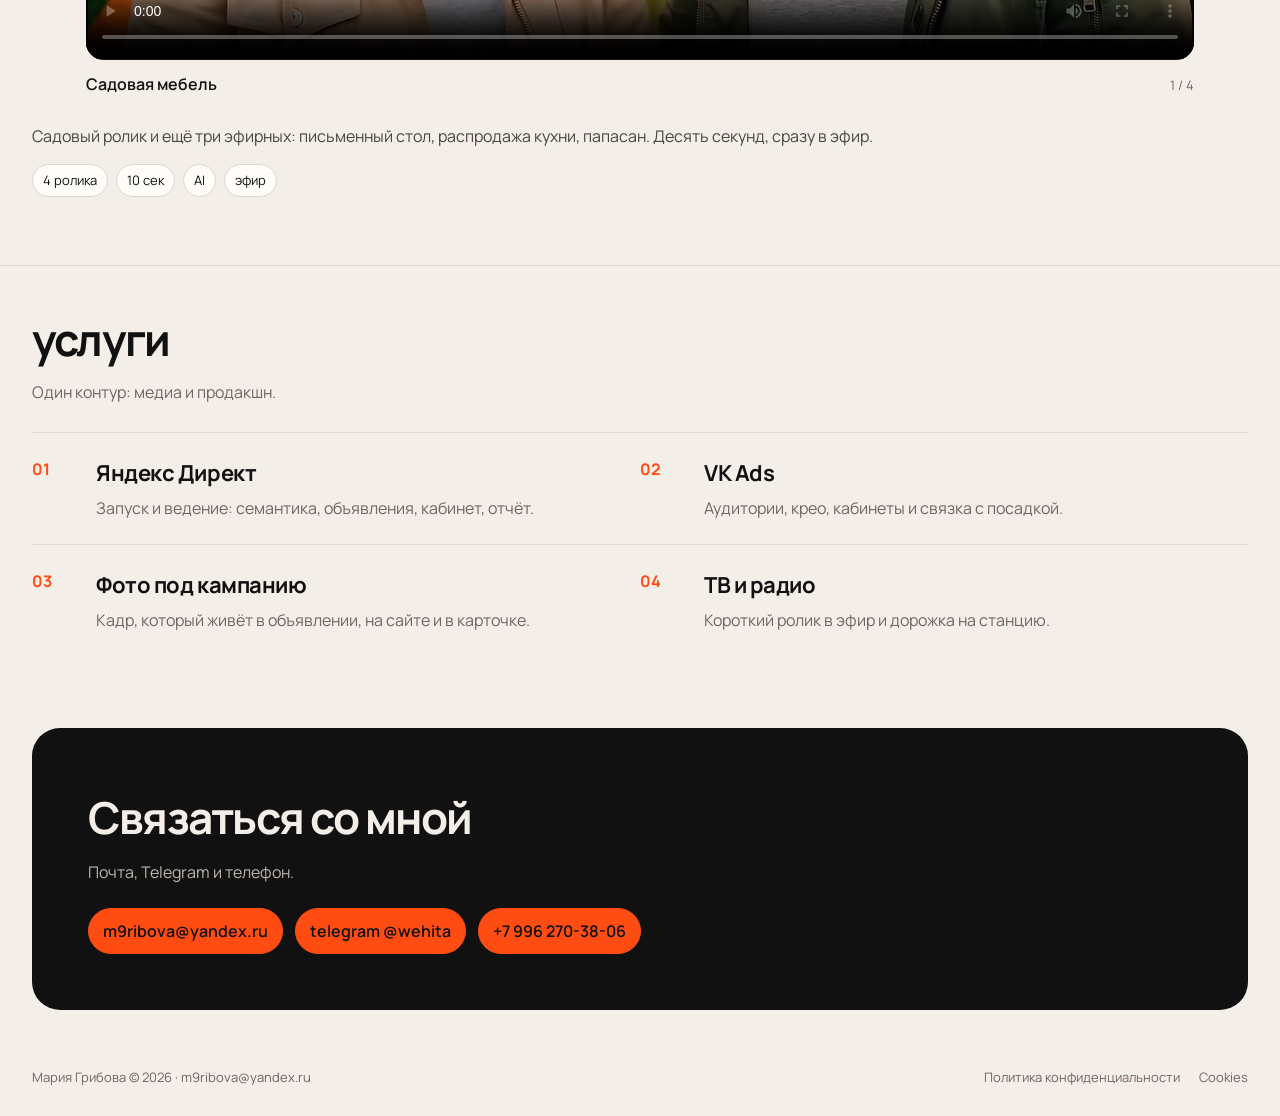
==== commit 2b9b5a87: "контакты и чёрные цифры" ====
--- a/index.html
+++ b/index.html
@@ -8,7 +8,7 @@
   <link rel="preconnect" href="https://fonts.googleapis.com" />
   <link rel="preconnect" href="https://fonts.gstatic.com" crossorigin />
   <link href="https://fonts.googleapis.com/css2?family=Manrope:wght@400;500;600;700&display=swap" rel="stylesheet" />
-  <link rel="stylesheet" href="css/style.css?v=3" />
+  <link rel="stylesheet" href="css/style.css?v=4" />
   <style>
     .contact .ghost,
     .contact a.ghost {
@@ -17,6 +17,7 @@
       border-color: #ff4c12 !important;
       font-weight: 600;
     }
+    .contact-only { grid-template-columns: 1fr !important; }
     .cookie[hidden] { display: none !important; }
     .cookie .cta,
     #cookie-on {
@@ -24,9 +25,23 @@
       color: #111 !important;
       border-color: #ff4c12 !important;
     }
+    .stats, .stats b, .stats span { color: #111 !important; }
     @media (max-width: 900px) {
-      .stats, .stats b { color: #111 !important; }
-      .stats span { color: #3a3a3a !important; }
+      .stats { position: relative; z-index: 3; }
+      .stats, .stats b, .stats span { color: #111 !important; }
+      .hero-art {
+        position: relative !important;
+        inset: auto !important;
+        height: 280px !important;
+        margin: 12px 0 0 !important;
+        overflow: visible !important;
+      }
+      .hero-art .rib {
+        object-fit: contain !important;
+        object-position: center bottom !important;
+        width: 100% !important;
+        height: 280px !important;
+      }
     }
   </style>
 </head>
@@ -119,9 +134,9 @@
         <a class="hero-btn" href="#work">смотреть кейсы <span>↗</span></a>
       </div>
       <aside class="stats">
-        <div><b>4+</b><span>лет<br>в маркетинге</span></div>
-        <div><b>7</b><span>ниш</span></div>
-        <div><b>5</b><span>форматов</span></div>
+        <div><b style="color:#111">4+</b><span style="color:#111">лет<br>в маркетинге</span></div>
+        <div><b style="color:#111">7</b><span style="color:#111">ниш</span></div>
+        <div><b style="color:#111">5</b><span style="color:#111">форматов</span></div>
       </aside>
     </div>
     <div class="hero-art" aria-hidden="true">
@@ -409,8 +424,8 @@
   <section class="contact" id="contact">
     <div class="contact-grid contact-only">
       <div>
-        <h2>контакты</h2>
-        <p>Пишите на почту, в Telegram или звоните.</p>
+        <h2>Связаться со мной</h2>
+        <p>Почта, Telegram и телефон.</p>
         <div class="row">
           <a class="ghost" href="mailto:m9ribova@yandex.ru" style="background:#ff4c12;color:#111;border-color:#ff4c12">m9ribova@yandex.ru</a>
           <a class="ghost" href="https://t.me/wehita" target="_blank" rel="noopener" style="background:#ff4c12;color:#111;border-color:#ff4c12">telegram @wehita</a>
